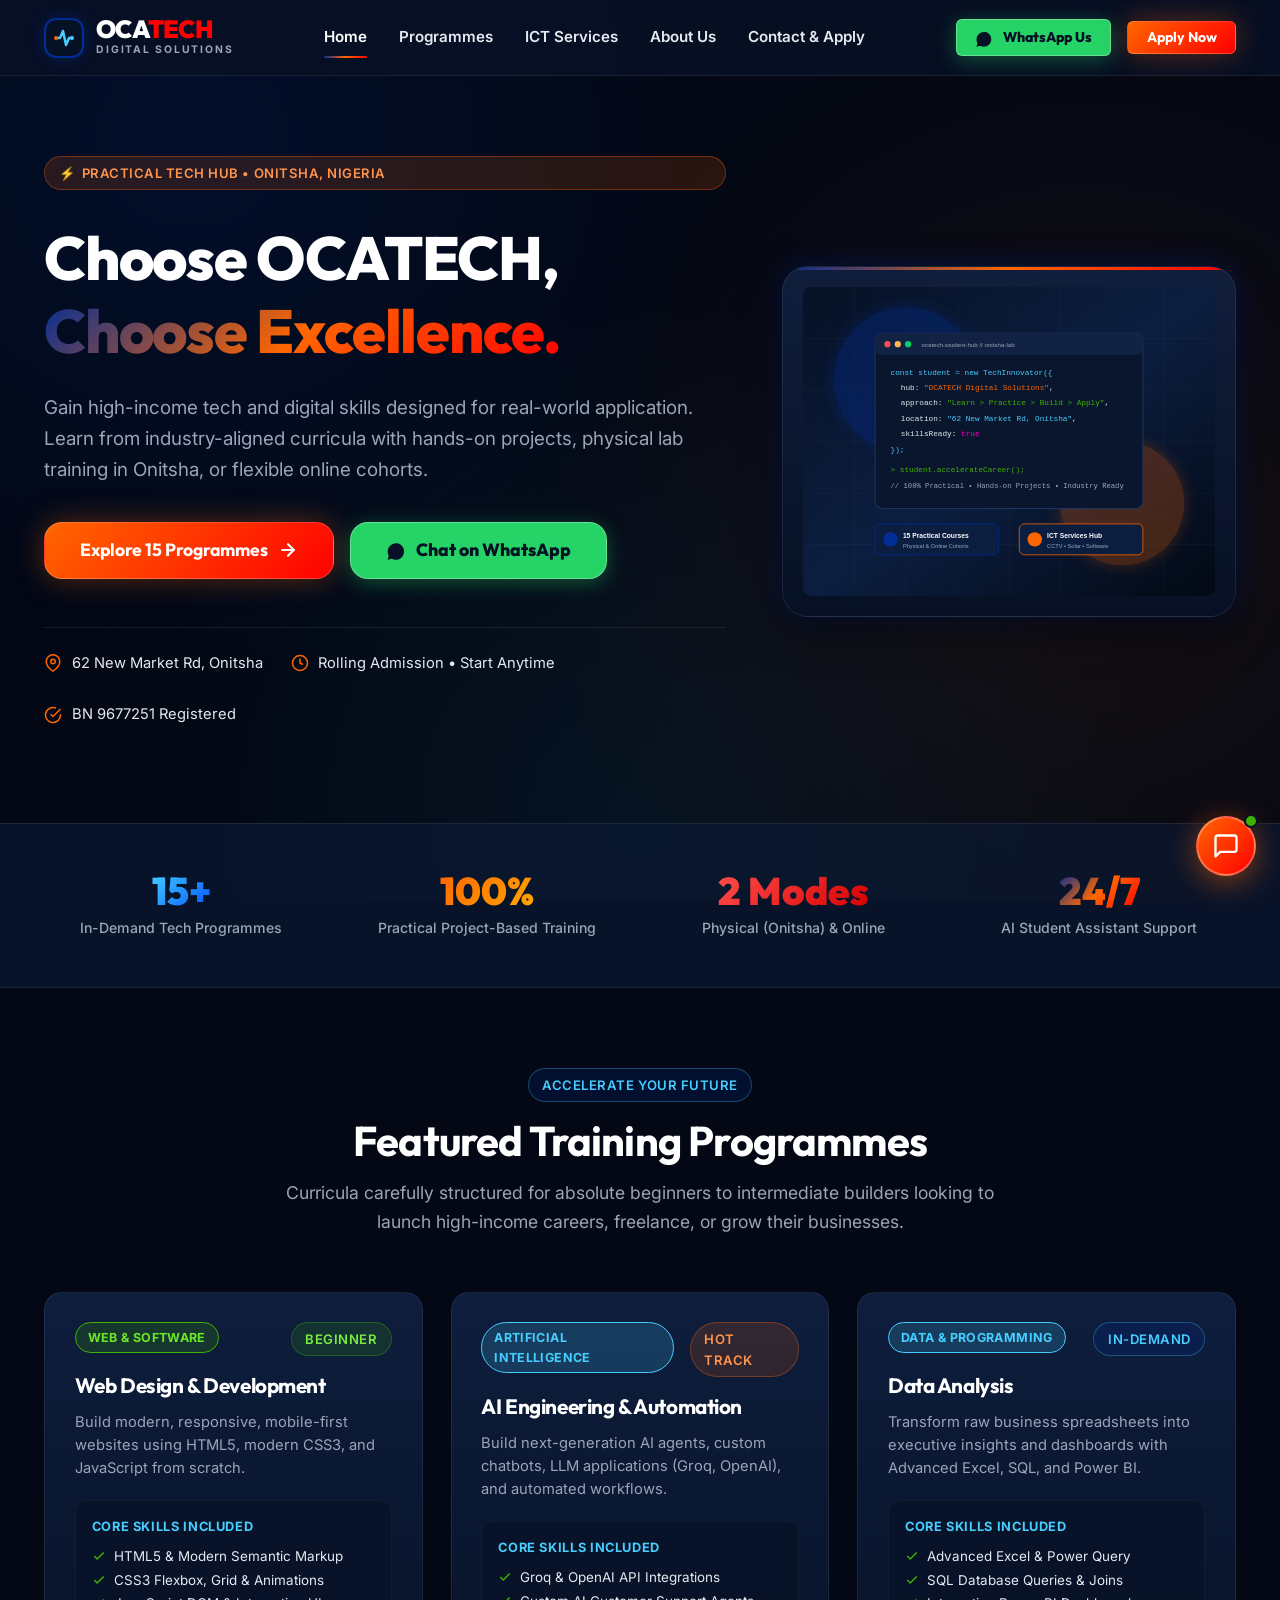
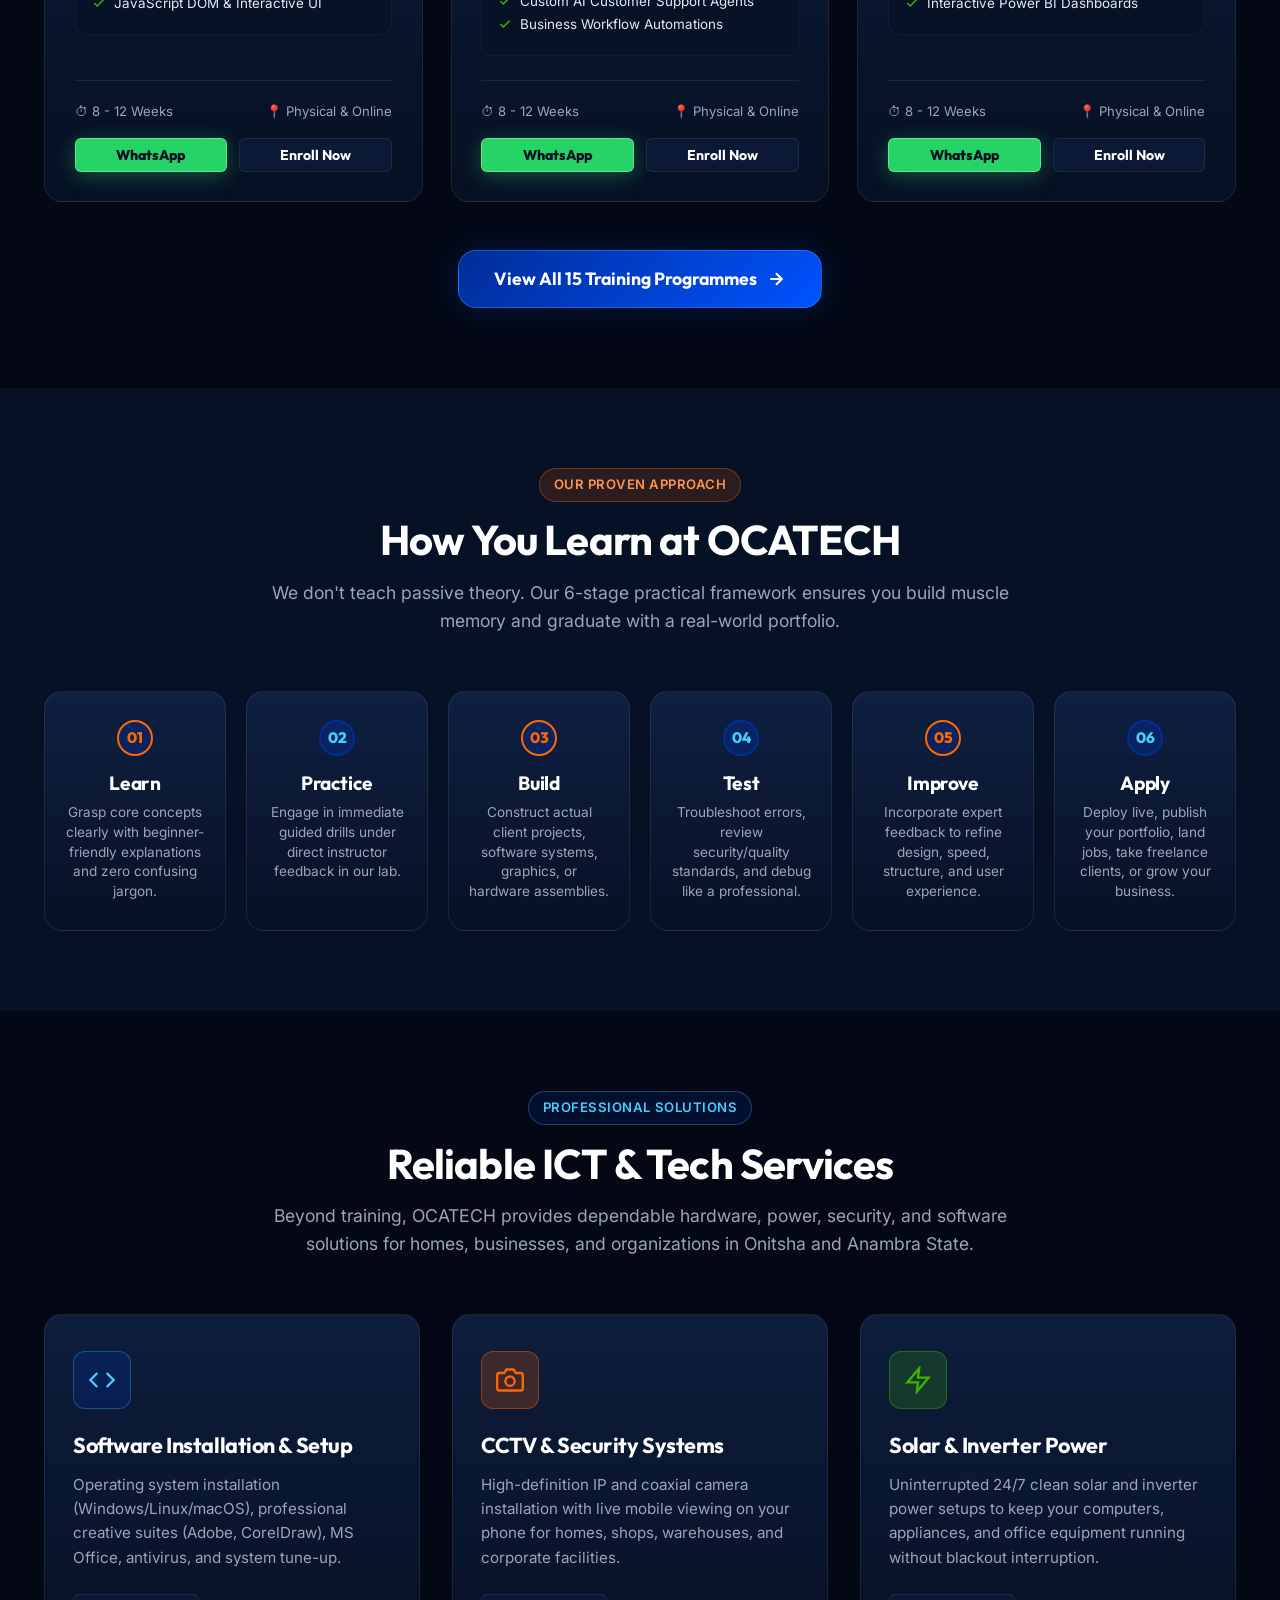
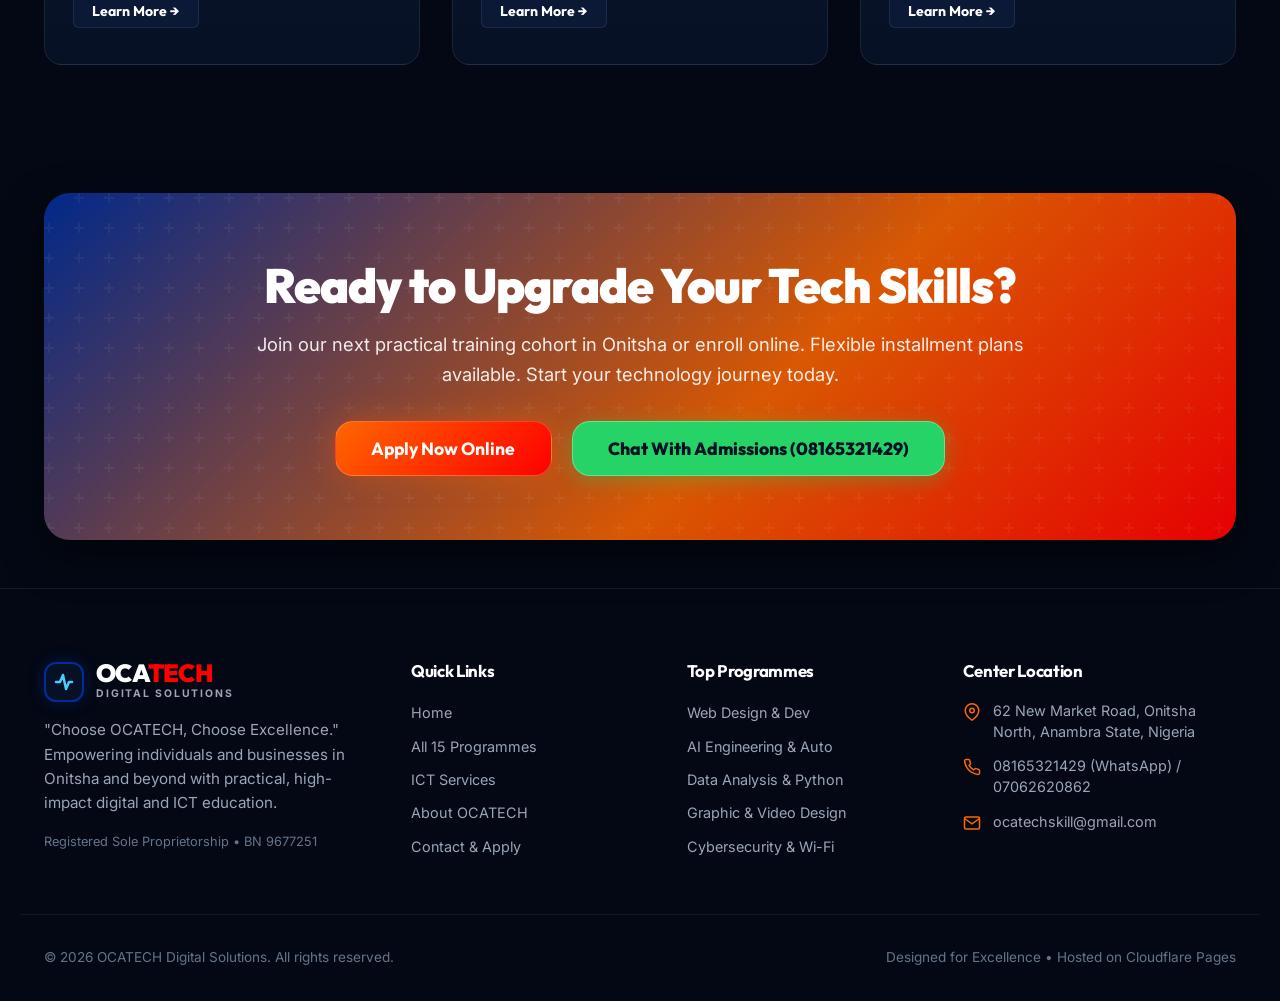
==== index.html @ f13547b1 "Initial commit: OCATECH Digital Solutions website with AI chatbot and Cloudflare Pages Functions" ====
<!DOCTYPE html>
<html lang="en">
<head>
  <meta charset="UTF-8">
  <meta name="viewport" content="width=device-width, initial-scale=1.0">
  <title>OCATECH Digital Solutions — ICT Hub & Training Center | Onitsha, Nigeria</title>
  <meta name="description" content="Master in-demand digital, programming, AI, and ICT skills in Onitsha, Nigeria. Practical, project-based training with physical and online classes at OCATECH Digital Solutions.">
  <meta name="keywords" content="ICT training Onitsha, computer training Anambra, web development, data analysis, python, graphic design, CCTV installation, solar installation, AI tools, OCATECH">
  <meta name="author" content="OCATECH Digital Solutions">
  <link rel="canonical" href="https://ocatech.pages.dev/">

  <!-- Open Graph / Social Meta -->
  <meta property="og:type" content="website">
  <meta property="og:url" content="https://ocatech.pages.dev/">
  <meta property="og:title" content="OCATECH Digital Solutions — Choose OCATECH, Choose Excellence">
  <meta property="og:description" content="Hands-on ICT training and practical tech solutions in Onitsha, Nigeria. Physical & online cohorts with rolling admission.">
  <meta property="og:image" content="assets/images/hero-placeholder.svg">

  <!-- Google Fonts: Inter & Outfit -->
  <link rel="preconnect" href="https://fonts.googleapis.com">
  <link rel="preconnect" href="https://fonts.gstatic.com" crossorigin>
  <link href="https://fonts.googleapis.com/css2?family=Inter:wght@400;500;600;700&family=Outfit:wght@600;700;800;900&display=swap" rel="stylesheet">

  <!-- Main Stylesheet -->
  <link rel="stylesheet" href="assets/css/styles.css">
</head>
<body>

  <!-- =========================================================================
       Site Header & Navigation
       ========================================================================= -->
  <header class="site-header">
    <div class="container navbar">
      <!-- Brand Logo -->
      <a href="index.html" class="brand-logo" id="headerBrandLogo" aria-label="OCATECH Digital Solutions Homepage">
        <div class="brand-logo-mark">
          <svg viewBox="0 0 24 24" fill="none" xmlns="http://www.w3.org/2000/svg">
            <path d="M4 12H8L11 5L14 19L17 12H20" stroke="#46CEFF" stroke-width="2.5" stroke-linecap="round" stroke-linejoin="round"/>
            <circle cx="4" cy="12" r="2" fill="#FF6600"/>
            <circle cx="20" cy="12" r="2" fill="#46CEFF"/>
          </svg>
        </div>
        <div class="brand-logo-text">
          <div class="brand-logo-title">OCA<span>TECH</span></div>
          <div class="brand-logo-sub">DIGITAL SOLUTIONS</div>
        </div>
      </a>

      <!-- Desktop Nav -->
      <nav class="nav-menu" aria-label="Primary Navigation">
        <a href="index.html" class="nav-link active">Home</a>
        <a href="programmes.html" class="nav-link">Programmes</a>
        <a href="services.html" class="nav-link">ICT Services</a>
        <a href="about.html" class="nav-link">About Us</a>
        <a href="contact.html" class="nav-link">Contact &amp; Apply</a>
      </nav>

      <!-- Header CTAs -->
      <div class="nav-cta-group">
        <a href="https://wa.me/2348165321429?text=Hello%20OCATECH,%20I%20want%20to%20inquire%20about%20your%20training%20programmes" target="_blank" rel="noopener noreferrer" class="btn btn-whatsapp btn-sm" id="navWhatsAppBtn" aria-label="Chat on WhatsApp">
          <svg width="18" height="18" viewBox="0 0 24 24" fill="currentColor"><path d="M12.031 6.172c-3.181 0-5.767 2.586-5.768 5.766-.001 1.298.38 2.27 1.019 3.287l-.582 2.128 2.182-.573c.978.58 1.911.928 3.145.929 3.178 0 5.767-2.587 5.768-5.766.001-3.187-2.575-5.771-5.764-5.771zm3.392 8.244c-.144.405-.837.774-1.17.824-.299.045-.677.063-1.092-.069-.252-.08-.575-.187-.988-.365-1.739-.751-2.874-2.502-2.961-2.617-.087-.116-.708-.94-.708-1.793s.448-1.273.607-1.446c.159-.173.346-.217.462-.217l.332.006c.106.005.249-.04.39.298.144.347.491 1.2.534 1.287.043.087.072.188.014.304-.058.116-.087.188-.173.289l-.26.304c-.087.086-.177.18-.076.354.101.174.449.741.964 1.201.662.591 1.221.774 1.394.86s.275.072.376-.043c.101-.116.433-.506.549-.68.116-.173.231-.145.39-.087s1.011.477 1.184.564.289.13.332.202c.045.072.045.419-.099.824zm-3.392-10.416c-5.523 0-10 4.477-10 10 0 1.767.458 3.427 1.26 4.873l-1.34 4.898 5.01-1.314c1.401.764 3.003 1.199 4.706 1.199 5.523 0 10-4.477 10-10 0-5.523-4.477-10-10-10z"/></svg>
          <span>WhatsApp Us</span>
        </a>
        <a href="contact.html" class="btn btn-primary btn-sm" id="navApplyBtn">Apply Now</a>
      </div>

      <!-- Mobile Hamburger -->
      <button class="mobile-toggle" id="mobileToggle" aria-label="Toggle navigation menu" aria-expanded="false">
        <span></span>
        <span></span>
        <span></span>
      </button>
    </div>
  </header>

  <!-- Mobile Drawer -->
  <div class="mobile-drawer" id="mobileDrawer" aria-label="Mobile Navigation Menu">
    <a href="index.html" class="mobile-nav-link active">Home <span>→</span></a>
    <a href="programmes.html" class="mobile-nav-link">Training Programmes <span>→</span></a>
    <a href="services.html" class="mobile-nav-link">ICT Services <span>→</span></a>
    <a href="about.html" class="mobile-nav-link">About OCATECH <span>→</span></a>
    <a href="contact.html" class="mobile-nav-link">Contact &amp; Apply <span>→</span></a>
    <div style="margin-top: auto; display: flex; flex-direction: column; gap: 1rem;">
      <a href="https://wa.me/2348165321429?text=Hello%20OCATECH,%20I%20want%20to%20inquire%20about%20classes" target="_blank" rel="noopener noreferrer" class="btn btn-whatsapp" style="width: 100%;">
        Chat on WhatsApp (08165321429)
      </a>
      <a href="contact.html" class="btn btn-primary" style="width: 100%;">Apply for Training</a>
    </div>
  </div>

  <main>
    <!-- =======================================================================
         Hero Section
         ======================================================================= -->
    <section class="hero" id="heroSection">
      <div class="container hero-grid">
        <div class="hero-content">
          <div class="badge badge-orange">
            <span>⚡</span> Practical Tech Hub • Onitsha, Nigeria
          </div>
          <h1 class="hero-title">
            Choose OCATECH,<br>
            <span class="text-gradient">Choose Excellence.</span>
          </h1>
          <p class="hero-desc">
            Gain high-income tech and digital skills designed for real-world application. Learn from industry-aligned curricula with hands-on projects, physical lab training in Onitsha, or flexible online cohorts.
          </p>
          <div class="hero-actions">
            <a href="programmes.html" class="btn btn-primary btn-lg" id="heroExploreBtn">
              Explore 15 Programmes
              <svg width="20" height="20" viewBox="0 0 24 24" fill="none" stroke="currentColor" stroke-width="2.5" stroke-linecap="round" stroke-linejoin="round"><line x1="5" y1="12" x2="19" y2="12"></line><polyline points="12 5 19 12 12 19"></polyline></svg>
            </a>
            <a href="https://wa.me/2348165321429?text=Hello%20OCATECH,%20I%20would%20like%20to%20ask%20about%20your%20training%20and%20enrollment%20options." target="_blank" rel="noopener noreferrer" class="btn btn-whatsapp btn-lg" id="heroWhatsAppBtn">
              <svg width="20" height="20" viewBox="0 0 24 24" fill="currentColor"><path d="M12.031 6.172c-3.181 0-5.767 2.586-5.768 5.766-.001 1.298.38 2.27 1.019 3.287l-.582 2.128 2.182-.573c.978.58 1.911.928 3.145.929 3.178 0 5.767-2.587 5.768-5.766.001-3.187-2.575-5.771-5.764-5.771zm3.392 8.244c-.144.405-.837.774-1.17.824-.299.045-.677.063-1.092-.069-.252-.08-.575-.187-.988-.365-1.739-.751-2.874-2.502-2.961-2.617-.087-.116-.708-.94-.708-1.793s.448-1.273.607-1.446c.159-.173.346-.217.462-.217l.332.006c.106.005.249-.04.39.298.144.347.491 1.2.534 1.287.043.087.072.188.014.304-.058.116-.087.188-.173.289l-.26.304c-.087.086-.177.18-.076.354.101.174.449.741.964 1.201.662.591 1.221.774 1.394.86s.275.072.376-.043c.101-.116.433-.506.549-.68.116-.173.231-.145.39-.087s1.011.477 1.184.564.289.13.332.202c.045.072.045.419-.099.824zm-3.392-10.416c-5.523 0-10 4.477-10 10 0 1.767.458 3.427 1.26 4.873l-1.34 4.898 5.01-1.314c1.401.764 3.003 1.199 4.706 1.199 5.523 0 10-4.477 10-10 0-5.523-4.477-10-10-10z"/></svg>
              Chat on WhatsApp
            </a>
          </div>
          <div class="hero-meta">
            <div class="hero-meta-item">
              <svg viewBox="0 0 24 24" fill="none" stroke="currentColor" stroke-width="2"><path d="M21 10c0 7-9 13-9 13s-9-6-9-13a9 9 0 0 1 18 0z"></path><circle cx="12" cy="10" r="3"></circle></svg>
              <span>62 New Market Rd, Onitsha</span>
            </div>
            <div class="hero-meta-item">
              <svg viewBox="0 0 24 24" fill="none" stroke="currentColor" stroke-width="2"><circle cx="12" cy="12" r="10"></circle><polyline points="12 6 12 12 16 14"></polyline></svg>
              <span>Rolling Admission • Start Anytime</span>
            </div>
            <div class="hero-meta-item">
              <svg viewBox="0 0 24 24" fill="none" stroke="currentColor" stroke-width="2"><path d="M22 11.08V12a10 10 0 1 1-5.93-9.14"></path><polyline points="22 4 12 14.01 9 11.01"></polyline></svg>
              <span>BN 9677251 Registered</span>
            </div>
          </div>
        </div>

        <div class="hero-visual">
          <div class="hero-card-frame">
            <!-- PLACEHOLDER: replace with real center photos when available -->
            <img src="assets/images/hero-placeholder.svg" alt="OCATECH Digital Solutions Training Environment" width="800" height="600" loading="eager">
          </div>
        </div>
      </div>
    </section>

    <!-- =======================================================================
         Stats Strip
         ======================================================================= -->
    <section class="stats-strip" aria-label="Key Highlights">
      <div class="container stats-grid">
        <div class="stat-card">
          <div class="stat-number text-gradient-blue">15+</div>
          <div class="stat-label">In-Demand Tech Programmes</div>
        </div>
        <div class="stat-card">
          <div class="stat-number text-gradient-orange">100%</div>
          <div class="stat-label">Practical Project-Based Training</div>
        </div>
        <div class="stat-card">
          <div class="stat-number text-gradient-red">2 Modes</div>
          <div class="stat-label">Physical (Onitsha) &amp; Online</div>
        </div>
        <div class="stat-card">
          <div class="stat-number text-gradient">24/7</div>
          <div class="stat-label">AI Student Assistant Support</div>
        </div>
      </div>
    </section>

    <!-- =======================================================================
         Featured Training Tracks Section
         ======================================================================= -->
    <section class="section" id="featuredProgrammes">
      <div class="container">
        <div class="section-header">
          <div class="badge">Accelerate Your Future</div>
          <h2>Featured Training Programmes</h2>
          <p>
            Curricula carefully structured for absolute beginners to intermediate builders looking to launch high-income careers, freelance, or grow their businesses.
          </p>
        </div>

        <div class="programmes-grid">
          <!-- Card 1: Web Design & Development -->
          <div class="programme-card">
            <div>
              <div class="programme-header">
                <span class="tag-badge" data-tag="green">Web &amp; Software</span>
                <span class="badge badge-green">Beginner</span>
              </div>
              <h3 class="programme-title">Web Design &amp; Development</h3>
              <p class="programme-desc">
                Build modern, responsive, mobile-first websites using HTML5, modern CSS3, and JavaScript from scratch.
              </p>
              <div class="programme-modules">
                <div class="programme-modules-title">Core Skills Included</div>
                <div class="module-item"><svg viewBox="0 0 24 24" fill="none" stroke="currentColor" stroke-width="2.5"><polyline points="20 6 9 17 4 12"></polyline></svg> HTML5 &amp; Modern Semantic Markup</div>
                <div class="module-item"><svg viewBox="0 0 24 24" fill="none" stroke="currentColor" stroke-width="2.5"><polyline points="20 6 9 17 4 12"></polyline></svg> CSS3 Flexbox, Grid &amp; Animations</div>
                <div class="module-item"><svg viewBox="0 0 24 24" fill="none" stroke="currentColor" stroke-width="2.5"><polyline points="20 6 9 17 4 12"></polyline></svg> JavaScript DOM &amp; Interactive UI</div>
              </div>
            </div>
            <div class="programme-footer">
              <div class="programme-meta">
                <span>⏱ 8 - 12 Weeks</span>
                <span>📍 Physical &amp; Online</span>
              </div>
              <div class="programme-actions">
                <a href="https://wa.me/2348165321429?text=Hello%20OCATECH,%20I%20am%20interested%20in%20Web%20Design%20and%20Development." target="_blank" rel="noopener noreferrer" class="btn btn-whatsapp btn-sm">WhatsApp</a>
                <a href="contact.html?track=web-design-development" class="btn btn-outline btn-sm">Enroll Now</a>
              </div>
            </div>
          </div>

          <!-- Card 2: AI Engineering & Automation -->
          <div class="programme-card">
            <div>
              <div class="programme-header">
                <span class="tag-badge" data-tag="cyan">Artificial Intelligence</span>
                <span class="badge badge-orange">Hot Track</span>
              </div>
              <h3 class="programme-title">AI Engineering &amp; Automation</h3>
              <p class="programme-desc">
                Build next-generation AI agents, custom chatbots, LLM applications (Groq, OpenAI), and automated workflows.
              </p>
              <div class="programme-modules">
                <div class="programme-modules-title">Core Skills Included</div>
                <div class="module-item"><svg viewBox="0 0 24 24" fill="none" stroke="currentColor" stroke-width="2.5"><polyline points="20 6 9 17 4 12"></polyline></svg> Groq &amp; OpenAI API Integrations</div>
                <div class="module-item"><svg viewBox="0 0 24 24" fill="none" stroke="currentColor" stroke-width="2.5"><polyline points="20 6 9 17 4 12"></polyline></svg> Custom AI Customer Support Agents</div>
                <div class="module-item"><svg viewBox="0 0 24 24" fill="none" stroke="currentColor" stroke-width="2.5"><polyline points="20 6 9 17 4 12"></polyline></svg> Business Workflow Automations</div>
              </div>
            </div>
            <div class="programme-footer">
              <div class="programme-meta">
                <span>⏱ 8 - 12 Weeks</span>
                <span>📍 Physical &amp; Online</span>
              </div>
              <div class="programme-actions">
                <a href="https://wa.me/2348165321429?text=Hello%20OCATECH,%20I%20am%20interested%20in%20AI%20Engineering%20and%20Automation." target="_blank" rel="noopener noreferrer" class="btn btn-whatsapp btn-sm">WhatsApp</a>
                <a href="contact.html?track=ai-engineering-automation" class="btn btn-outline btn-sm">Enroll Now</a>
              </div>
            </div>
          </div>

          <!-- Card 3: Data Analysis -->
          <div class="programme-card">
            <div>
              <div class="programme-header">
                <span class="tag-badge" data-tag="cyan">Data &amp; Programming</span>
                <span class="badge">In-Demand</span>
              </div>
              <h3 class="programme-title">Data Analysis</h3>
              <p class="programme-desc">
                Transform raw business spreadsheets into executive insights and dashboards with Advanced Excel, SQL, and Power BI.
              </p>
              <div class="programme-modules">
                <div class="programme-modules-title">Core Skills Included</div>
                <div class="module-item"><svg viewBox="0 0 24 24" fill="none" stroke="currentColor" stroke-width="2.5"><polyline points="20 6 9 17 4 12"></polyline></svg> Advanced Excel &amp; Power Query</div>
                <div class="module-item"><svg viewBox="0 0 24 24" fill="none" stroke="currentColor" stroke-width="2.5"><polyline points="20 6 9 17 4 12"></polyline></svg> SQL Database Queries &amp; Joins</div>
                <div class="module-item"><svg viewBox="0 0 24 24" fill="none" stroke="currentColor" stroke-width="2.5"><polyline points="20 6 9 17 4 12"></polyline></svg> Interactive Power BI Dashboards</div>
              </div>
            </div>
            <div class="programme-footer">
              <div class="programme-meta">
                <span>⏱ 8 - 12 Weeks</span>
                <span>📍 Physical &amp; Online</span>
              </div>
              <div class="programme-actions">
                <a href="https://wa.me/2348165321429?text=Hello%20OCATECH,%20I%20am%20interested%20in%20Data%20Analysis." target="_blank" rel="noopener noreferrer" class="btn btn-whatsapp btn-sm">WhatsApp</a>
                <a href="contact.html?track=data-analysis" class="btn btn-outline btn-sm">Enroll Now</a>
              </div>
            </div>
          </div>
        </div>

        <div style="text-align: center; margin-top: 3rem;">
          <a href="programmes.html" class="btn btn-blue btn-lg">
            View All 15 Training Programmes
            <svg width="20" height="20" viewBox="0 0 24 24" fill="none" stroke="currentColor" stroke-width="2.5"><line x1="5" y1="12" x2="19" y2="12"></line><polyline points="12 5 19 12 12 19"></polyline></svg>
          </a>
        </div>
      </div>
    </section>

    <!-- =======================================================================
         The 6-Step Practical Training Methodology
         ======================================================================= -->
    <section class="section bg-navy" id="methodologySection">
      <div class="container">
        <div class="section-header">
          <div class="badge badge-orange">Our Proven Approach</div>
          <h2>How You Learn at OCATECH</h2>
          <p>
            We don't teach passive theory. Our 6-stage practical framework ensures you build muscle memory and graduate with a real-world portfolio.
          </p>
        </div>

        <div class="methodology-grid">
          <div class="method-card">
            <div class="method-step">01</div>
            <h3 class="method-title">Learn</h3>
            <p class="method-desc">Grasp core concepts clearly with beginner-friendly explanations and zero confusing jargon.</p>
          </div>
          <div class="method-card">
            <div class="method-step">02</div>
            <h3 class="method-title">Practice</h3>
            <p class="method-desc">Engage in immediate guided drills under direct instructor feedback in our lab.</p>
          </div>
          <div class="method-card">
            <div class="method-step">03</div>
            <h3 class="method-title">Build</h3>
            <p class="method-desc">Construct actual client projects, software systems, graphics, or hardware assemblies.</p>
          </div>
          <div class="method-card">
            <div class="method-step">04</div>
            <h3 class="method-title">Test</h3>
            <p class="method-desc">Troubleshoot errors, review security/quality standards, and debug like a professional.</p>
          </div>
          <div class="method-card">
            <div class="method-step">05</div>
            <h3 class="method-title">Improve</h3>
            <p class="method-desc">Incorporate expert feedback to refine design, speed, structure, and user experience.</p>
          </div>
          <div class="method-card">
            <div class="method-step">06</div>
            <h3 class="method-title">Apply</h3>
            <p class="method-desc">Deploy live, publish your portfolio, land jobs, take freelance clients, or grow your business.</p>
          </div>
        </div>
      </div>
    </section>

    <!-- =======================================================================
         ICT Services Overview
         ======================================================================= -->
    <section class="section" id="servicesTeaser">
      <div class="container">
        <div class="section-header">
          <div class="badge">Professional Solutions</div>
          <h2>Reliable ICT &amp; Tech Services</h2>
          <p>
            Beyond training, OCATECH provides dependable hardware, power, security, and software solutions for homes, businesses, and organizations in Onitsha and Anambra State.
          </p>
        </div>

        <div class="services-grid">
          <!-- Service 1: Software -->
          <div class="service-card">
            <div class="service-icon-box">
              <svg viewBox="0 0 24 24" fill="none" stroke="currentColor" stroke-width="2"><polyline points="16 18 22 12 16 6"></polyline><polyline points="8 6 2 12 8 18"></polyline></svg>
            </div>
            <h3 class="service-title">Software Installation &amp; Setup</h3>
            <p class="service-desc">
              Operating system installation (Windows/Linux/macOS), professional creative suites (Adobe, CorelDraw), MS Office, antivirus, and system tune-up.
            </p>
            <div class="service-action">
              <a href="services.html#software" class="btn btn-outline btn-sm">Learn More →</a>
            </div>
          </div>

          <!-- Service 2: CCTV -->
          <div class="service-card">
            <div class="service-icon-box">
              <svg viewBox="0 0 24 24" fill="none" stroke="currentColor" stroke-width="2"><path d="M23 19a2 2 0 0 1-2 2H3a2 2 0 0 1-2-2V8a2 2 0 0 1 2-2h4l2-3h6l2 3h4a2 2 0 0 1 2 2z"></path><circle cx="12" cy="13" r="4"></circle></svg>
            </div>
            <h3 class="service-title">CCTV &amp; Security Systems</h3>
            <p class="service-desc">
              High-definition IP and coaxial camera installation with live mobile viewing on your phone for homes, shops, warehouses, and corporate facilities.
            </p>
            <div class="service-action">
              <a href="services.html#cctv" class="btn btn-outline btn-sm">Learn More →</a>
            </div>
          </div>

          <!-- Service 3: Solar & Inverter -->
          <div class="service-card">
            <div class="service-icon-box">
              <svg viewBox="0 0 24 24" fill="none" stroke="currentColor" stroke-width="2"><polygon points="13 2 3 14 12 14 11 22 21 10 12 10 13 2"></polygon></svg>
            </div>
            <h3 class="service-title">Solar &amp; Inverter Power</h3>
            <p class="service-desc">
              Uninterrupted 24/7 clean solar and inverter power setups to keep your computers, appliances, and office equipment running without blackout interruption.
            </p>
            <div class="service-action">
              <a href="services.html#solar" class="btn btn-outline btn-sm">Learn More →</a>
            </div>
          </div>
        </div>
      </div>
    </section>

    <!-- =======================================================================
         Call to Action Banner
         ======================================================================= -->
    <section class="section-sm">
      <div class="container">
        <div class="cta-banner">
          <div class="cta-content">
            <h2 class="cta-title">Ready to Upgrade Your Tech Skills?</h2>
            <p class="cta-desc">
              Join our next practical training cohort in Onitsha or enroll online. Flexible installment plans available. Start your technology journey today.
            </p>
            <div class="cta-actions">
              <a href="contact.html" class="btn btn-primary btn-lg" id="ctaApplyBtn">Apply Now Online</a>
              <a href="https://wa.me/2348165321429?text=Hello%20OCATECH,%20I%20want%20to%20register%20for%20training." target="_blank" rel="noopener noreferrer" class="btn btn-whatsapp btn-lg" id="ctaWhatsAppBtn">
                Chat With Admissions (08165321429)
              </a>
            </div>
          </div>
        </div>
      </div>
    </section>
  </main>

  <!-- =========================================================================
       Site Footer
       ========================================================================= -->
  <footer class="site-footer">
    <div class="container footer-grid">
      <div class="footer-brand">
        <a href="index.html" class="brand-logo" aria-label="OCATECH Digital Solutions">
          <div class="brand-logo-mark">
            <svg viewBox="0 0 24 24" fill="none"><path d="M4 12H8L11 5L14 19L17 12H20" stroke="#46CEFF" stroke-width="2.5" stroke-linecap="round" stroke-linejoin="round"/></svg>
          </div>
          <div class="brand-logo-text">
            <div class="brand-logo-title">OCA<span>TECH</span></div>
            <div class="brand-logo-sub">DIGITAL SOLUTIONS</div>
          </div>
        </a>
        <p class="footer-tagline">
          "Choose OCATECH, Choose Excellence."<br>
          Empowering individuals and businesses in Onitsha and beyond with practical, high-impact digital and ICT education.
        </p>
        <div style="font-size: 0.8rem; color: var(--color-text-dim);">
          Registered Sole Proprietorship • BN 9677251
        </div>
      </div>

      <div>
        <h4 class="footer-heading">Quick Links</h4>
        <div class="footer-links">
          <a href="index.html" class="footer-link">Home</a>
          <a href="programmes.html" class="footer-link">All 15 Programmes</a>
          <a href="services.html" class="footer-link">ICT Services</a>
          <a href="about.html" class="footer-link">About OCATECH</a>
          <a href="contact.html" class="footer-link">Contact &amp; Apply</a>
        </div>
      </div>

      <div>
        <h4 class="footer-heading">Top Programmes</h4>
        <div class="footer-links">
          <a href="programmes.html?cat=web-development" class="footer-link">Web Design &amp; Dev</a>
          <a href="programmes.html?cat=artificial-intelligence" class="footer-link">AI Engineering &amp; Auto</a>
          <a href="programmes.html?cat=data-programming" class="footer-link">Data Analysis &amp; Python</a>
          <a href="programmes.html?cat=creative-media" class="footer-link">Graphic &amp; Video Design</a>
          <a href="programmes.html?cat=networking-security" class="footer-link">Cybersecurity &amp; Wi-Fi</a>
        </div>
      </div>

      <div>
        <h4 class="footer-heading">Center Location</h4>
        <div class="footer-contact-item">
          <svg viewBox="0 0 24 24" fill="none" stroke="currentColor" stroke-width="2"><path d="M21 10c0 7-9 13-9 13s-9-6-9-13a9 9 0 0 1 18 0z"></path><circle cx="12" cy="10" r="3"></circle></svg>
          <div>62 New Market Road, Onitsha North, Anambra State, Nigeria</div>
        </div>
        <div class="footer-contact-item">
          <svg viewBox="0 0 24 24" fill="none" stroke="currentColor" stroke-width="2"><path d="M22 16.92v3a2 2 0 0 1-2.18 2 19.79 19.79 0 0 1-8.63-3.07 19.5 19.5 0 0 1-6-6 19.79 19.79 0 0 1-3.07-8.67A2 2 0 0 1 4.11 2h3a2 2 0 0 1 2 1.72 12.84 12.84 0 0 0 .7 2.81 2 2 0 0 1-.45 2.11L8.09 9.91a16 16 0 0 0 6 6l1.27-1.27a2 2 0 0 1 2.11-.45 12.84 12.84 0 0 0 2.81.7A2 2 0 0 1 22 16.92z"></path></svg>
          <div>08165321429 (WhatsApp) / 07062620862</div>
        </div>
        <div class="footer-contact-item">
          <svg viewBox="0 0 24 24" fill="none" stroke="currentColor" stroke-width="2"><path d="M4 4h16c1.1 0 2 .9 2 2v12c0 1.1-.9 2-2 2H4c-1.1 0-2-.9-2-2V6c0-1.1.9-2 2-2z"></path><polyline points="22,6 12,13 2,6"></polyline></svg>
          <div>ocatechskill@gmail.com</div>
        </div>
      </div>
    </div>

    <div class="container footer-bottom">
      <div>&copy; 2026 OCATECH Digital Solutions. All rights reserved.</div>
      <div>Designed for Excellence • Hosted on Cloudflare Pages</div>
    </div>
  </footer>

  <!-- =========================================================================
       Floating AI Chatbot Widget (Present on all pages)
       ========================================================================= -->
  <button class="chat-launcher" id="chatLauncher" aria-label="Open AI Assistant" aria-expanded="false">
    <div class="chat-launcher-badge" title="AI Assistant Online"></div>
    <svg width="28" height="28" viewBox="0 0 24 24" fill="none" stroke="currentColor" stroke-width="2" stroke-linecap="round" stroke-linejoin="round">
      <path d="M21 15a2 2 0 0 1-2 2H7l-4 4V5a2 2 0 0 1 2-2h14a2 2 0 0 1 2 2z"></path>
    </svg>
  </button>

  <div class="chat-window" id="chatWindow" role="dialog" aria-modal="true" aria-label="OCATECH AI Assistant">
    <div class="chat-header">
      <div class="chat-bot-info">
        <div class="chat-avatar">
          <svg viewBox="0 0 24 24" fill="none" stroke="currentColor" stroke-width="2"><path d="M12 2a2 2 0 0 1 2 2v2a2 2 0 0 1-2 2 2 2 0 0 1-2-2V4a2 2 0 0 1 2-2z"></path><rect x="4" y="8" width="16" height="12" rx="2"></rect><circle cx="9" cy="13" r="1.5" fill="currentColor"></circle><circle cx="15" cy="13" r="1.5" fill="currentColor"></circle></svg>
        </div>
        <div>
          <div class="chat-bot-title">OCATECH AI Assistant</div>
          <div class="chat-bot-status"><span class="status-dot"></span> Powered by Groq • Online</div>
        </div>
      </div>
      <button class="chat-close-btn" id="chatCloseBtn" aria-label="Close chat window">
        <svg width="20" height="20" viewBox="0 0 24 24" fill="none" stroke="currentColor" stroke-width="2.5"><line x1="18" y1="6" x2="6" y2="18"></line><line x1="6" y1="6" x2="18" y2="18"></line></svg>
      </button>
    </div>

    <div class="chat-messages" id="chatMessages" aria-live="polite">
      <!-- Messages rendered dynamically via chatbot.js -->
    </div>

    <form class="chat-input-box" id="chatForm">
      <input type="text" class="chat-input" id="chatInput" placeholder="Ask about courses, location, schedule..." aria-label="Type your question" autocomplete="off">
      <button type="submit" class="chat-send-btn" id="chatSendBtn" aria-label="Send message">
        <svg width="18" height="18" viewBox="0 0 24 24" fill="none" stroke="currentColor" stroke-width="2.5"><line x1="22" y1="2" x2="11" y2="13"></line><polygon points="22 2 15 22 11 13 2 9 22 2"></polygon></svg>
      </button>
    </form>
  </div>

  <!-- JavaScript Scripts -->
  <script src="assets/js/main.js"></script>
  <script src="assets/js/chatbot.js"></script>
</body>
</html>
---- assets/css/styles.css ----
/* ==========================================================================
   OCATECH DIGITAL SOLUTIONS — MASTER STYLESHEET
   Design System, CSS Custom Properties & Component Styles
   ========================================================================== */

/* --------------------------------------------------------------------------
   1. CSS Custom Properties (Variables)
   -------------------------------------------------------------------------- */
:root {
  /* Primary Brand Colors (Extracted from Billboard) */
  --color-navy: #071125;          /* Near-black navy — Primary Dark UI background */
  --color-navy-dark: #030814;     /* Deep navy background for body / footer */
  --color-navy-card: #0c1b38;     /* Card surface navy */
  --color-navy-light: #13274e;    /* Elevated surface navy */
  --color-navy-surface: #1a3466;  /* Hover / border highlight navy */
  
  --color-blue: #012D96;          /* Logo blue — secondary brand color */
  --color-blue-bright: #0055FF;   /* Vibrant blue accent */
  --color-red: #FF0000;           /* Brand accent red — from "TECH" wordmark */
  --color-orange: #FF6600;        /* Brand accent orange — from logo mark */
  --color-green: #3FB200;         /* Success green / WhatsApp color */
  --color-whatsapp: #25D366;      /* Official WhatsApp Green */

  /* Category Tag Colors (For Programme Category Badges) */
  --tag-slate-blue: #3D5C99;
  --tag-cyan: #46CEFF;
  --tag-magenta: #FE00C9;
  --tag-green: #3FB200;
  --tag-orange: #FF6600;

  /* Neutrals */
  --color-white: #FFFFFF;
  --color-light-gray: #E5E9F0;
  --color-text-muted: #9AA5B8;
  --color-text-dim: #64748B;
  --color-border: rgba(255, 255, 255, 0.08);
  --color-border-hover: rgba(70, 206, 255, 0.35);

  /* Gradients */
  --gradient-brand: linear-gradient(135deg, #012D96 0%, #FF6600 50%, #FF0000 100%);
  --gradient-cta: linear-gradient(135deg, #FF6600 0%, #FF0000 100%);
  --gradient-blue: linear-gradient(135deg, #012D96 0%, #0052FF 100%);
  --gradient-card: linear-gradient(180deg, rgba(19, 39, 78, 0.7) 0%, rgba(7, 17, 37, 0.95) 100%);
  --gradient-glow: radial-gradient(circle at top right, rgba(1, 45, 150, 0.25) 0%, transparent 65%);

  /* Typography */
  --font-heading: 'Outfit', 'Inter', -apple-system, BlinkMacSystemFont, 'Segoe UI', Roboto, sans-serif;
  --font-body: 'Inter', -apple-system, BlinkMacSystemFont, 'Segoe UI', Roboto, sans-serif;
  --font-mono: 'JetBrains Mono', 'Fira Code', Consolas, monospace;

  /* Radii */
  --radius-sm: 6px;
  --radius-md: 12px;
  --radius-lg: 18px;
  --radius-xl: 26px;
  --radius-full: 9999px;

  /* Shadows */
  --shadow-sm: 0 2px 8px rgba(0, 0, 0, 0.3);
  --shadow-md: 0 8px 24px rgba(0, 0, 0, 0.4);
  --shadow-lg: 0 16px 40px rgba(0, 0, 0, 0.5);
  --shadow-glow-blue: 0 0 30px rgba(1, 45, 150, 0.4);
  --shadow-glow-red: 0 0 30px rgba(255, 0, 0, 0.35);
  --shadow-glow-orange: 0 0 30px rgba(255, 102, 0, 0.35);
  --shadow-glow-cyan: 0 0 30px rgba(70, 206, 255, 0.3);

  /* Transitions */
  --transition-fast: 0.15s ease;
  --transition-normal: 0.25s cubic-bezier(0.16, 1, 0.3, 1);
  --transition-slow: 0.4s cubic-bezier(0.16, 1, 0.3, 1);

  /* Layout */
  --container-max: 1240px;
  --nav-height: 76px;
}

/* --------------------------------------------------------------------------
   2. Reset & Global Base Styles
   -------------------------------------------------------------------------- */
*, *::before, *::after {
  box-sizing: border-box;
  margin: 0;
  padding: 0;
}

html {
  font-size: 16px;
  scroll-behavior: smooth;
  -webkit-text-size-adjust: 100%;
}

body {
  font-family: var(--font-body);
  background-color: var(--color-navy-dark);
  color: var(--color-light-gray);
  line-height: 1.6;
  min-height: 100vh;
  display: flex;
  flex-direction: column;
  overflow-x: hidden;
  position: relative;
  -webkit-font-smoothing: antialiased;
  -moz-osx-font-smoothing: grayscale;
}

body::before {
  content: '';
  position: fixed;
  top: 0;
  left: 0;
  right: 0;
  bottom: 0;
  background: 
    radial-gradient(circle at 15% 15%, rgba(1, 45, 150, 0.18) 0%, transparent 40%),
    radial-gradient(circle at 85% 60%, rgba(255, 102, 0, 0.08) 0%, transparent 45%),
    radial-gradient(circle at 50% 90%, rgba(70, 206, 255, 0.06) 0%, transparent 50%);
  pointer-events: none;
  z-index: -1;
}

img, svg, video {
  max-width: 100%;
  height: auto;
  display: block;
}

a {
  color: inherit;
  text-decoration: none;
  transition: color var(--transition-fast);
}

button, input, select, textarea {
  font: inherit;
  color: inherit;
  border: none;
  background: none;
}

button {
  cursor: pointer;
}

ul, ol {
  list-style: none;
}

/* Typography Hierarchy */
h1, h2, h3, h4, h5, h6 {
  font-family: var(--font-heading);
  color: var(--color-white);
  line-height: 1.2;
  font-weight: 700;
  letter-spacing: -0.02em;
}

h1 {
  font-size: clamp(2.2rem, 5vw, 3.8rem);
  font-weight: 800;
}

h2 {
  font-size: clamp(1.8rem, 3.8vw, 2.6rem);
}

h3 {
  font-size: clamp(1.3rem, 2.4vw, 1.7rem);
}

h4 {
  font-size: 1.15rem;
}

p {
  color: var(--color-text-muted);
  font-size: 1.025rem;
}

strong {
  color: var(--color-white);
  font-weight: 600;
}

/* --------------------------------------------------------------------------
   3. Utility Classes & Layout Containers
   -------------------------------------------------------------------------- */
.container {
  width: 100%;
  max-width: var(--container-max);
  margin-left: auto;
  margin-right: auto;
  padding-left: 1.5rem;
  padding-right: 1.5rem;
}

.section {
  padding: 5rem 0;
  position: relative;
}

.section-sm {
  padding: 3rem 0;
}

.section-lg {
  padding: 6.5rem 0;
}

.section-header {
  text-align: center;
  max-width: 760px;
  margin: 0 auto 3.5rem auto;
}

.section-header .badge {
  margin-bottom: 0.85rem;
}

.section-header p {
  margin-top: 0.85rem;
  font-size: 1.1rem;
}

.text-center { text-align: center; }
.text-left { text-align: left; }
.text-right { text-align: right; }

.text-gradient {
  background: var(--gradient-brand);
  -webkit-background-clip: text;
  -webkit-text-fill-color: transparent;
  display: inline-block;
}

.text-gradient-orange {
  background: linear-gradient(135deg, #FF6600 0%, #FFA800 100%);
  -webkit-background-clip: text;
  -webkit-text-fill-color: transparent;
  display: inline-block;
}

.text-gradient-blue {
  background: linear-gradient(135deg, #46CEFF 0%, #0055FF 100%);
  -webkit-background-clip: text;
  -webkit-text-fill-color: transparent;
  display: inline-block;
}

.text-gradient-red {
  background: linear-gradient(135deg, #FF4D4D 0%, #D60000 100%);
  -webkit-background-clip: text;
  -webkit-text-fill-color: transparent;
  display: inline-block;
}

.bg-navy { background-color: var(--color-navy); }
.bg-navy-dark { background-color: var(--color-navy-dark); }
.bg-navy-card { background-color: var(--color-navy-card); }

/* Badges & Category Tags */
.badge {
  display: inline-flex;
  align-items: center;
  gap: 0.4rem;
  padding: 0.35rem 0.85rem;
  border-radius: var(--radius-full);
  font-size: 0.82rem;
  font-weight: 600;
  letter-spacing: 0.04em;
  text-transform: uppercase;
  background: rgba(1, 45, 150, 0.2);
  color: var(--tag-cyan);
  border: 1px solid rgba(70, 206, 255, 0.3);
}

.badge-orange {
  background: rgba(255, 102, 0, 0.15);
  color: #FF944D;
  border-color: rgba(255, 102, 0, 0.35);
}

.badge-red {
  background: rgba(255, 0, 0, 0.15);
  color: #FF6666;
  border-color: rgba(255, 0, 0, 0.35);
}

.badge-green {
  background: rgba(63, 178, 0, 0.15);
  color: #7BEA43;
  border-color: rgba(63, 178, 0, 0.35);
}

/* Category Specific Tag Badges */
.tag-badge {
  display: inline-flex;
  align-items: center;
  gap: 0.35rem;
  padding: 0.28rem 0.75rem;
  border-radius: var(--radius-full);
  font-size: 0.78rem;
  font-weight: 700;
  text-transform: uppercase;
  letter-spacing: 0.03em;
}

.tag-badge[data-tag="slate-blue"] {
  background: rgba(61, 92, 153, 0.2);
  color: #8CA9E6;
  border: 1px solid var(--tag-slate-blue);
}

.tag-badge[data-tag="cyan"] {
  background: rgba(70, 206, 255, 0.18);
  color: var(--tag-cyan);
  border: 1px solid var(--tag-cyan);
}

.tag-badge[data-tag="magenta"] {
  background: rgba(254, 0, 201, 0.18);
  color: #FF68E1;
  border: 1px solid var(--tag-magenta);
}

.tag-badge[data-tag="green"] {
  background: rgba(63, 178, 0, 0.18);
  color: #6BE825;
  border: 1px solid var(--tag-green);
}

.tag-badge[data-tag="orange"] {
  background: rgba(255, 102, 0, 0.18);
  color: #FFA366;
  border: 1px solid var(--color-orange);
}

/* --------------------------------------------------------------------------
   4. Buttons & Interactive Elements
   -------------------------------------------------------------------------- */
.btn {
  display: inline-flex;
  align-items: center;
  justify-content: center;
  gap: 0.6rem;
  padding: 0.85rem 1.75rem;
  border-radius: var(--radius-md);
  font-family: var(--font-heading);
  font-size: 0.98rem;
  font-weight: 700;
  line-height: 1;
  text-align: center;
  transition: transform var(--transition-fast), box-shadow var(--transition-fast), background var(--transition-fast), border-color var(--transition-fast);
  white-space: nowrap;
}

.btn:active {
  transform: scale(0.98);
}

.btn-primary {
  background: var(--gradient-cta);
  color: var(--color-white);
  box-shadow: var(--shadow-glow-orange);
  border: 1px solid rgba(255, 255, 255, 0.2);
}

.btn-primary:hover {
  box-shadow: 0 0 35px rgba(255, 102, 0, 0.6);
  transform: translateY(-2px);
  color: var(--color-white);
}

.btn-blue {
  background: var(--gradient-blue);
  color: var(--color-white);
  box-shadow: var(--shadow-glow-blue);
  border: 1px solid rgba(70, 206, 255, 0.3);
}

.btn-blue:hover {
  box-shadow: 0 0 35px rgba(0, 85, 255, 0.6);
  transform: translateY(-2px);
}

.btn-whatsapp {
  background-color: var(--color-whatsapp);
  color: #071125;
  font-weight: 800;
  box-shadow: 0 4px 20px rgba(37, 211, 102, 0.35);
  border: 1px solid rgba(255, 255, 255, 0.3);
}

.btn-whatsapp:hover {
  background-color: #2ee06e;
  box-shadow: 0 6px 30px rgba(37, 211, 102, 0.55);
  transform: translateY(-2px);
  color: #071125;
}

.btn-outline {
  background: rgba(19, 39, 78, 0.4);
  color: var(--color-white);
  border: 1px solid var(--color-border);
  backdrop-filter: blur(10px);
}

.btn-outline:hover {
  background: rgba(19, 39, 78, 0.8);
  border-color: var(--color-border-hover);
  color: var(--tag-cyan);
  transform: translateY(-2px);
}

.btn-sm {
  padding: 0.55rem 1.15rem;
  font-size: 0.88rem;
  border-radius: var(--radius-sm);
}

.btn-lg {
  padding: 1.1rem 2.2rem;
  font-size: 1.1rem;
  border-radius: var(--radius-lg);
}

.btn-icon {
  width: 44px;
  height: 44px;
  padding: 0;
  border-radius: var(--radius-md);
}

/* --------------------------------------------------------------------------
   5. Header & Navigation
   -------------------------------------------------------------------------- */
.site-header {
  position: sticky;
  top: 0;
  width: 100%;
  height: var(--nav-height);
  background: rgba(7, 17, 37, 0.88);
  backdrop-filter: blur(16px);
  -webkit-backdrop-filter: blur(16px);
  border-bottom: 1px solid var(--color-border);
  z-index: 1000;
  transition: background var(--transition-normal), border-color var(--transition-normal);
}

.site-header.scrolled {
  background: rgba(4, 10, 23, 0.96);
  border-bottom-color: rgba(70, 206, 255, 0.2);
  box-shadow: var(--shadow-md);
}

.navbar {
  display: flex;
  align-items: center;
  justify-content: space-between;
  height: 100%;
}

/* Wordmark Logo */
.brand-logo {
  display: flex;
  align-items: center;
  gap: 0.75rem;
  text-decoration: none;
}

.brand-logo-mark {
  width: 40px;
  height: 40px;
  border-radius: var(--radius-md);
  background: var(--color-navy);
  border: 2px solid var(--color-blue);
  display: flex;
  align-items: center;
  justify-content: center;
  position: relative;
  overflow: hidden;
  box-shadow: 0 0 15px rgba(1, 45, 150, 0.4);
}

.brand-logo-mark svg {
  width: 24px;
  height: 24px;
}

.brand-logo-text {
  display: flex;
  flex-direction: column;
}

.brand-logo-title {
  font-family: var(--font-heading);
  font-weight: 900;
  font-size: 1.55rem;
  line-height: 1;
  letter-spacing: -0.03em;
  color: var(--color-white);
}

.brand-logo-title span {
  color: var(--color-red);
}

.brand-logo-sub {
  font-size: 0.65rem;
  font-weight: 700;
  letter-spacing: 0.18em;
  color: var(--color-text-muted);
  text-transform: uppercase;
}

/* Nav Links */
.nav-menu {
  display: flex;
  align-items: center;
  gap: 2rem;
}

.nav-link {
  font-size: 0.95rem;
  font-weight: 600;
  color: var(--color-light-gray);
  padding: 0.5rem 0;
  position: relative;
  transition: color var(--transition-fast);
}

.nav-link::after {
  content: '';
  position: absolute;
  bottom: 0;
  left: 0;
  width: 0;
  height: 2px;
  background: var(--gradient-brand);
  transition: width var(--transition-normal);
  border-radius: var(--radius-full);
}

.nav-link:hover,
.nav-link.active {
  color: var(--color-white);
}

.nav-link:hover::after,
.nav-link.active::after {
  width: 100%;
}

.nav-cta-group {
  display: flex;
  align-items: center;
  gap: 1rem;
}

/* Mobile Hamburger Toggle */
.mobile-toggle {
  display: none;
  flex-direction: column;
  justify-content: space-around;
  width: 42px;
  height: 42px;
  padding: 10px 8px;
  background: rgba(19, 39, 78, 0.6);
  border: 1px solid var(--color-border);
  border-radius: var(--radius-md);
  cursor: pointer;
  z-index: 1010;
}

.mobile-toggle span {
  width: 100%;
  height: 2px;
  background-color: var(--color-white);
  border-radius: 2px;
  transition: transform var(--transition-fast), opacity var(--transition-fast);
}

.mobile-toggle.is-active span:nth-child(1) {
  transform: translateY(7px) rotate(45deg);
}

.mobile-toggle.is-active span:nth-child(2) {
  opacity: 0;
}

.mobile-toggle.is-active span:nth-child(3) {
  transform: translateY(-7px) rotate(-45deg);
}

/* Mobile Navigation Drawer */
.mobile-drawer {
  position: fixed;
  top: var(--nav-height);
  left: 0;
  width: 100%;
  height: calc(100vh - var(--nav-height));
  background: rgba(4, 10, 23, 0.98);
  backdrop-filter: blur(20px);
  -webkit-backdrop-filter: blur(20px);
  padding: 2.5rem 1.5rem;
  display: flex;
  flex-direction: column;
  gap: 1.5rem;
  transform: translateX(100%);
  transition: transform var(--transition-normal);
  z-index: 999;
  overflow-y: auto;
  border-top: 1px solid var(--color-border);
}

.mobile-drawer.is-open {
  transform: translateX(0);
}

.mobile-nav-link {
  font-size: 1.35rem;
  font-family: var(--font-heading);
  font-weight: 700;
  color: var(--color-light-gray);
  padding: 0.85rem 0;
  border-bottom: 1px solid rgba(255, 255, 255, 0.06);
  display: flex;
  align-items: center;
  justify-content: space-between;
}

.mobile-nav-link.active,
.mobile-nav-link:hover {
  color: var(--tag-cyan);
}

/* --------------------------------------------------------------------------
   6. Hero Component
   -------------------------------------------------------------------------- */
.hero {
  padding: 5rem 0 6rem 0;
  position: relative;
  overflow: hidden;
}

.hero-grid {
  display: grid;
  grid-template-columns: 1.2fr 0.8fr;
  gap: 3.5rem;
  align-items: center;
}

.hero-content {
  display: flex;
  flex-direction: column;
  gap: 1.5rem;
}

.hero-title {
  margin-top: 0.5rem;
}

.hero-desc {
  font-size: 1.18rem;
  line-height: 1.65;
  color: var(--color-text-muted);
}

.hero-actions {
  display: flex;
  flex-wrap: wrap;
  gap: 1rem;
  margin-top: 0.75rem;
}

.hero-meta {
  display: flex;
  flex-wrap: wrap;
  align-items: center;
  gap: 1.75rem;
  margin-top: 1.5rem;
  padding-top: 1.5rem;
  border-top: 1px solid rgba(255, 255, 255, 0.08);
}

.hero-meta-item {
  display: flex;
  align-items: center;
  gap: 0.6rem;
  font-size: 0.92rem;
  color: var(--color-light-gray);
}

.hero-meta-item svg {
  color: var(--color-orange);
  width: 18px;
  height: 18px;
  flex-shrink: 0;
}

.hero-visual {
  position: relative;
}

.hero-card-frame {
  background: var(--gradient-card);
  border: 1px solid var(--color-border);
  border-radius: var(--radius-xl);
  padding: 1.25rem;
  box-shadow: var(--shadow-lg), var(--shadow-glow-blue);
  position: relative;
  overflow: hidden;
}

.hero-card-frame::before {
  content: '';
  position: absolute;
  top: 0;
  left: 0;
  right: 0;
  height: 3px;
  background: var(--gradient-brand);
}

.hero-floating-card {
  position: absolute;
  bottom: -20px;
  left: -20px;
  background: rgba(12, 27, 56, 0.94);
  backdrop-filter: blur(14px);
  border: 1px solid rgba(70, 206, 255, 0.4);
  border-radius: var(--radius-md);
  padding: 1rem 1.25rem;
  display: flex;
  align-items: center;
  gap: 0.85rem;
  box-shadow: var(--shadow-md);
  animation: float 4s ease-in-out infinite alternate;
}

@keyframes float {
  0% { transform: translateY(0); }
  100% { transform: translateY(-8px); }
}

/* --------------------------------------------------------------------------
   7. Highlights / Stats Strip
   -------------------------------------------------------------------------- */
.stats-strip {
  background: rgba(12, 27, 56, 0.6);
  border-top: 1px solid var(--color-border);
  border-bottom: 1px solid var(--color-border);
  padding: 2.5rem 0;
}

.stats-grid {
  display: grid;
  grid-template-columns: repeat(4, 1fr);
  gap: 2rem;
}

.stat-card {
  text-align: center;
  padding: 0.5rem 1rem;
}

.stat-number {
  font-family: var(--font-heading);
  font-size: 2.4rem;
  font-weight: 900;
  color: var(--color-white);
  line-height: 1;
  margin-bottom: 0.4rem;
}

.stat-label {
  font-size: 0.88rem;
  color: var(--color-text-muted);
  font-weight: 500;
}

/* --------------------------------------------------------------------------
   8. 6-Step Training Model Component
   -------------------------------------------------------------------------- */
.methodology-grid {
  display: grid;
  grid-template-columns: repeat(6, 1fr);
  gap: 1.25rem;
  position: relative;
}

.method-card {
  background: var(--gradient-card);
  border: 1px solid var(--color-border);
  border-radius: var(--radius-lg);
  padding: 1.75rem 1.25rem;
  text-align: center;
  display: flex;
  flex-direction: column;
  align-items: center;
  transition: transform var(--transition-normal), border-color var(--transition-normal);
  position: relative;
  overflow: hidden;
}

.method-card:hover {
  transform: translateY(-6px);
  border-color: var(--color-border-hover);
  box-shadow: var(--shadow-md);
}

.method-step {
  width: 36px;
  height: 36px;
  border-radius: var(--radius-full);
  background: rgba(1, 45, 150, 0.4);
  border: 2px solid var(--color-blue);
  color: var(--tag-cyan);
  font-family: var(--font-heading);
  font-weight: 800;
  font-size: 0.95rem;
  display: flex;
  align-items: center;
  justify-content: center;
  margin-bottom: 1rem;
}

.method-card:nth-child(odd) .method-step {
  border-color: var(--color-orange);
  color: var(--color-orange);
}

.method-title {
  font-size: 1.2rem;
  font-weight: 700;
  margin-bottom: 0.5rem;
}

.method-desc {
  font-size: 0.85rem;
  line-height: 1.45;
  color: var(--color-text-muted);
}

/* --------------------------------------------------------------------------
   9. Programme Cards & Filter System
   -------------------------------------------------------------------------- */
.filter-container {
  display: flex;
  flex-wrap: wrap;
  justify-content: center;
  gap: 0.65rem;
  margin-bottom: 3rem;
}

.filter-btn {
  padding: 0.55rem 1.2rem;
  border-radius: var(--radius-full);
  font-size: 0.88rem;
  font-weight: 600;
  background: rgba(19, 39, 78, 0.5);
  border: 1px solid var(--color-border);
  color: var(--color-light-gray);
  transition: all var(--transition-fast);
}

.filter-btn:hover {
  background: rgba(19, 39, 78, 0.9);
  border-color: rgba(70, 206, 255, 0.4);
  color: var(--color-white);
}

.filter-btn.active {
  background: var(--color-blue);
  border-color: var(--tag-cyan);
  color: var(--color-white);
  box-shadow: 0 0 15px rgba(1, 45, 150, 0.5);
}

.programmes-grid {
  display: grid;
  grid-template-columns: repeat(auto-fill, minmax(340px, 1fr));
  gap: 1.75rem;
}

.programme-card {
  background: var(--gradient-card);
  border: 1px solid var(--color-border);
  border-radius: var(--radius-lg);
  padding: 1.85rem;
  display: flex;
  flex-direction: column;
  justify-content: space-between;
  transition: transform var(--transition-normal), border-color var(--transition-normal), box-shadow var(--transition-normal);
  position: relative;
}

.programme-card:hover {
  transform: translateY(-5px);
  border-color: var(--color-border-hover);
  box-shadow: var(--shadow-md), 0 0 25px rgba(1, 45, 150, 0.25);
}

.programme-header {
  display: flex;
  justify-content: space-between;
  align-items: flex-start;
  gap: 1rem;
  margin-bottom: 1rem;
}

.programme-title {
  font-size: 1.3rem;
  font-weight: 700;
  margin-bottom: 0.75rem;
  line-height: 1.3;
}

.programme-desc {
  font-size: 0.92rem;
  line-height: 1.55;
  color: var(--color-text-muted);
  margin-bottom: 1.25rem;
}

.programme-modules {
  margin-bottom: 1.5rem;
  padding: 1rem;
  background: rgba(7, 17, 37, 0.6);
  border-radius: var(--radius-md);
  border: 1px solid rgba(255, 255, 255, 0.04);
}

.programme-modules-title {
  font-size: 0.8rem;
  font-weight: 700;
  text-transform: uppercase;
  letter-spacing: 0.05em;
  color: var(--tag-cyan);
  margin-bottom: 0.6rem;
}

.module-item {
  display: flex;
  align-items: flex-start;
  gap: 0.5rem;
  font-size: 0.84rem;
  color: var(--color-light-gray);
  margin-bottom: 0.35rem;
  line-height: 1.35;
}

.module-item svg {
  color: var(--color-green);
  width: 14px;
  height: 14px;
  flex-shrink: 0;
  margin-top: 2px;
}

.programme-footer {
  margin-top: auto;
  display: flex;
  flex-direction: column;
  gap: 1rem;
  padding-top: 1.25rem;
  border-top: 1px solid rgba(255, 255, 255, 0.08);
}

.programme-meta {
  display: flex;
  justify-content: space-between;
  font-size: 0.82rem;
  color: var(--color-text-muted);
}

.programme-actions {
  display: grid;
  grid-template-columns: 1fr 1fr;
  gap: 0.75rem;
}

/* --------------------------------------------------------------------------
   10. ICT Services Grid Component
   -------------------------------------------------------------------------- */
.services-grid {
  display: grid;
  grid-template-columns: repeat(auto-fit, minmax(280px, 1fr));
  gap: 2rem;
}

.service-card {
  background: var(--gradient-card);
  border: 1px solid var(--color-border);
  border-radius: var(--radius-lg);
  padding: 2.25rem 1.75rem;
  display: flex;
  flex-direction: column;
  transition: transform var(--transition-normal), border-color var(--transition-normal);
  position: relative;
  overflow: hidden;
}

.service-card::after {
  content: '';
  position: absolute;
  top: 0;
  left: 0;
  width: 100%;
  height: 3px;
  background: var(--gradient-cta);
  opacity: 0;
  transition: opacity var(--transition-normal);
}

.service-card:hover {
  transform: translateY(-6px);
  border-color: rgba(255, 102, 0, 0.4);
  box-shadow: var(--shadow-lg), 0 0 25px rgba(255, 102, 0, 0.15);
}

.service-card:hover::after {
  opacity: 1;
}

.service-icon-box {
  width: 58px;
  height: 58px;
  border-radius: var(--radius-md);
  background: rgba(1, 45, 150, 0.3);
  border: 1px solid rgba(70, 206, 255, 0.3);
  color: var(--tag-cyan);
  display: flex;
  align-items: center;
  justify-content: center;
  margin-bottom: 1.5rem;
}

.service-icon-box svg {
  width: 28px;
  height: 28px;
}

.service-card:nth-child(2) .service-icon-box {
  background: rgba(255, 102, 0, 0.2);
  border-color: rgba(255, 102, 0, 0.4);
  color: var(--color-orange);
}

.service-card:nth-child(3) .service-icon-box {
  background: rgba(63, 178, 0, 0.2);
  border-color: rgba(63, 178, 0, 0.4);
  color: var(--color-green);
}

.service-title {
  font-size: 1.35rem;
  font-weight: 700;
  margin-bottom: 0.85rem;
}

.service-desc {
  font-size: 0.95rem;
  color: var(--color-text-muted);
  line-height: 1.6;
  margin-bottom: 1.5rem;
}

.service-action {
  margin-top: auto;
}

/* --------------------------------------------------------------------------
   11. About & Values Cards
   -------------------------------------------------------------------------- */
.values-grid {
  display: grid;
  grid-template-columns: repeat(auto-fit, minmax(280px, 1fr));
  gap: 1.75rem;
}

.value-card {
  background: var(--gradient-card);
  border: 1px solid var(--color-border);
  border-radius: var(--radius-lg);
  padding: 1.85rem;
  position: relative;
  transition: transform var(--transition-normal);
}

.value-card:hover {
  transform: translateY(-4px);
  border-color: var(--color-border-hover);
}

.value-num {
  font-family: var(--font-heading);
  font-size: 2rem;
  font-weight: 900;
  color: rgba(70, 206, 255, 0.25);
  margin-bottom: 0.5rem;
}

.value-title {
  font-size: 1.2rem;
  font-weight: 700;
  margin-bottom: 0.5rem;
}

.value-desc {
  font-size: 0.92rem;
  color: var(--color-text-muted);
  line-height: 1.55;
}

/* Hidden Testimonials Scaffold */
.testimonials-section {
  display: none; /* Hidden until real testimonials are collected */
}

/* --------------------------------------------------------------------------
   12. Contact & Application Form Component
   -------------------------------------------------------------------------- */
.contact-layout {
  display: grid;
  grid-template-columns: 1fr 1.2fr;
  gap: 3.5rem;
}

.contact-info-panel {
  display: flex;
  flex-direction: column;
  gap: 2rem;
}

.contact-channel-card {
  background: var(--gradient-card);
  border: 1px solid var(--color-border);
  border-radius: var(--radius-lg);
  padding: 1.5rem;
  display: flex;
  align-items: flex-start;
  gap: 1.25rem;
  transition: transform var(--transition-fast), border-color var(--transition-fast);
}

.contact-channel-card:hover {
  transform: translateX(4px);
  border-color: var(--color-border-hover);
}

.contact-icon {
  width: 48px;
  height: 48px;
  border-radius: var(--radius-md);
  background: rgba(1, 45, 150, 0.3);
  border: 1px solid rgba(70, 206, 255, 0.3);
  color: var(--tag-cyan);
  display: flex;
  align-items: center;
  justify-content: center;
  flex-shrink: 0;
}

.contact-icon svg {
  width: 22px;
  height: 22px;
}

.contact-channel-title {
  font-size: 1.05rem;
  font-weight: 700;
  margin-bottom: 0.25rem;
}

.contact-channel-desc {
  font-size: 0.9rem;
  color: var(--color-text-muted);
  line-height: 1.4;
}

/* Form Container */
.form-card {
  background: var(--gradient-card);
  border: 1px solid var(--color-border);
  border-radius: var(--radius-xl);
  padding: 2.5rem;
  box-shadow: var(--shadow-lg);
  position: relative;
}

.form-header {
  margin-bottom: 2rem;
}

.form-header h3 {
  font-size: 1.6rem;
  margin-bottom: 0.4rem;
}

.form-grid {
  display: grid;
  grid-template-columns: 1fr 1fr;
  gap: 1.25rem;
}

.form-group-full {
  grid-column: 1 / -1;
}

.form-group {
  display: flex;
  flex-direction: column;
  gap: 0.45rem;
}

.form-label {
  font-size: 0.86rem;
  font-weight: 600;
  color: var(--color-light-gray);
}

.form-label .required {
  color: var(--color-red);
}

.form-control {
  width: 100%;
  padding: 0.85rem 1.1rem;
  background: rgba(7, 17, 37, 0.75);
  border: 1px solid rgba(255, 255, 255, 0.12);
  border-radius: var(--radius-md);
  color: var(--color-white);
  font-size: 0.95rem;
  outline: none;
  transition: border-color var(--transition-fast), box-shadow var(--transition-fast);
}

.form-control:focus {
  border-color: var(--tag-cyan);
  box-shadow: 0 0 0 3px rgba(70, 206, 255, 0.2);
  background: rgba(7, 17, 37, 0.95);
}

.form-control.is-invalid {
  border-color: var(--color-red);
  box-shadow: 0 0 0 3px rgba(255, 0, 0, 0.2);
}

.field-error {
  font-size: 0.78rem;
  color: #FF6666;
  min-height: 1rem;
}

textarea.form-control {
  min-height: 120px;
  resize: vertical;
}

select.form-control option {
  background-color: var(--color-navy-dark);
  color: var(--color-white);
}

.form-alert {
  padding: 1rem 1.25rem;
  border-radius: var(--radius-md);
  margin-bottom: 1.5rem;
  font-size: 0.92rem;
  display: none;
}

.form-alert.success {
  display: flex;
  align-items: center;
  gap: 0.75rem;
  background: rgba(63, 178, 0, 0.15);
  border: 1px solid rgba(63, 178, 0, 0.4);
  color: #9BFF66;
}

.form-alert.error {
  display: flex;
  align-items: center;
  gap: 0.75rem;
  background: rgba(255, 0, 0, 0.15);
  border: 1px solid rgba(255, 0, 0, 0.4);
  color: #FF9999;
}

/* --------------------------------------------------------------------------
   13. Floating AI Chatbot Widget
   -------------------------------------------------------------------------- */
.chat-launcher {
  position: fixed;
  bottom: 24px;
  right: 24px;
  width: 60px;
  height: 60px;
  border-radius: var(--radius-full);
  background: var(--gradient-cta);
  color: var(--color-white);
  display: flex;
  align-items: center;
  justify-content: center;
  box-shadow: 0 6px 30px rgba(255, 102, 0, 0.5);
  cursor: pointer;
  z-index: 1050;
  transition: transform var(--transition-normal), box-shadow var(--transition-normal);
  border: 2px solid rgba(255, 255, 255, 0.3);
}

.chat-launcher:hover {
  transform: scale(1.08) translateY(-2px);
  box-shadow: 0 10px 40px rgba(255, 102, 0, 0.7);
}

.chat-launcher-badge {
  position: absolute;
  top: -4px;
  right: -4px;
  width: 14px;
  height: 14px;
  background-color: var(--tag-green);
  border-radius: var(--radius-full);
  border: 2px solid var(--color-navy);
  animation: pulse-badge 2s infinite;
}

@keyframes pulse-badge {
  0% { transform: scale(1); opacity: 1; }
  50% { transform: scale(1.2); opacity: 0.8; }
  100% { transform: scale(1); opacity: 1; }
}

.chat-window {
  position: fixed;
  bottom: 96px;
  right: 24px;
  width: 380px;
  max-width: calc(100vw - 32px);
  height: 580px;
  max-height: calc(100vh - 120px);
  background: rgba(7, 17, 37, 0.98);
  backdrop-filter: blur(20px);
  -webkit-backdrop-filter: blur(20px);
  border: 1px solid rgba(70, 206, 255, 0.35);
  border-radius: var(--radius-xl);
  box-shadow: 0 20px 60px rgba(0, 0, 0, 0.7), 0 0 40px rgba(1, 45, 150, 0.3);
  display: flex;
  flex-direction: column;
  z-index: 1050;
  overflow: hidden;
  transform: scale(0.92) translateY(20px);
  opacity: 0;
  pointer-events: none;
  transition: transform var(--transition-normal), opacity var(--transition-normal);
}

.chat-window.is-open {
  transform: scale(1) translateY(0);
  opacity: 1;
  pointer-events: auto;
}

/* Chat Header */
.chat-header {
  padding: 1.1rem 1.25rem;
  background: var(--gradient-blue);
  color: var(--color-white);
  display: flex;
  align-items: center;
  justify-content: space-between;
  border-bottom: 1px solid rgba(255, 255, 255, 0.1);
}

.chat-bot-info {
  display: flex;
  align-items: center;
  gap: 0.75rem;
}

.chat-avatar {
  width: 36px;
  height: 36px;
  border-radius: var(--radius-full);
  background: var(--color-navy);
  border: 2px solid var(--tag-cyan);
  display: flex;
  align-items: center;
  justify-content: center;
  color: var(--tag-cyan);
}

.chat-avatar svg {
  width: 20px;
  height: 20px;
}

.chat-bot-title {
  font-family: var(--font-heading);
  font-weight: 700;
  font-size: 1rem;
  line-height: 1.2;
}

.chat-bot-status {
  font-size: 0.72rem;
  color: #7BEA43;
  display: flex;
  align-items: center;
  gap: 0.35rem;
}

.status-dot {
  width: 6px;
  height: 6px;
  border-radius: var(--radius-full);
  background-color: #7BEA43;
}

.chat-close-btn {
  color: var(--color-white);
  padding: 4px;
  border-radius: var(--radius-sm);
  transition: background var(--transition-fast);
}

.chat-close-btn:hover {
  background: rgba(255, 255, 255, 0.2);
}

/* Chat Messages Container */
.chat-messages {
  flex: 1;
  padding: 1.25rem;
  overflow-y: auto;
  display: flex;
  flex-direction: column;
  gap: 0.85rem;
}

.chat-bubble {
  max-width: 84%;
  padding: 0.8rem 1rem;
  border-radius: var(--radius-lg);
  font-size: 0.9rem;
  line-height: 1.45;
  word-break: break-word;
}

.chat-bubble.bot {
  align-self: flex-start;
  background: rgba(19, 39, 78, 0.8);
  border: 1px solid rgba(70, 206, 255, 0.2);
  color: var(--color-light-gray);
  border-bottom-left-radius: 4px;
}

.chat-bubble.user {
  align-self: flex-end;
  background: var(--gradient-cta);
  color: var(--color-white);
  border-bottom-right-radius: 4px;
}

.chat-bubble a {
  color: var(--tag-cyan);
  text-decoration: underline;
}

.chat-bubble.bot ul, .chat-bubble.bot ol {
  margin: 0.5rem 0 0.5rem 1.2rem;
  list-style: disc;
}

.chat-bubble.bot li {
  margin-bottom: 0.25rem;
}

/* Quick Question Chips */
.chat-chips {
  display: flex;
  flex-wrap: wrap;
  gap: 0.4rem;
  margin-top: 0.5rem;
}

.chip-btn {
  padding: 0.35rem 0.75rem;
  border-radius: var(--radius-full);
  background: rgba(1, 45, 150, 0.3);
  border: 1px solid rgba(70, 206, 255, 0.3);
  color: var(--tag-cyan);
  font-size: 0.76rem;
  font-weight: 600;
  transition: all var(--transition-fast);
}

.chip-btn:hover {
  background: var(--color-blue);
  color: var(--color-white);
}

/* Typing indicator */
.typing-indicator {
  display: flex;
  align-items: center;
  gap: 4px;
  padding: 0.6rem 0.9rem;
}

.typing-dot {
  width: 6px;
  height: 6px;
  background-color: var(--tag-cyan);
  border-radius: var(--radius-full);
  animation: typing 1.4s infinite ease-in-out;
}

.typing-dot:nth-child(2) { animation-delay: 0.2s; }
.typing-dot:nth-child(3) { animation-delay: 0.4s; }

@keyframes typing {
  0%, 60%, 100% { transform: translateY(0); opacity: 0.4; }
  30% { transform: translateY(-4px); opacity: 1; }
}

/* Chat Input Form */
.chat-input-box {
  padding: 0.85rem 1rem;
  background: rgba(4, 10, 23, 0.95);
  border-top: 1px solid var(--color-border);
  display: flex;
  align-items: center;
  gap: 0.65rem;
}

.chat-input {
  flex: 1;
  padding: 0.65rem 0.95rem;
  background: rgba(19, 39, 78, 0.6);
  border: 1px solid rgba(255, 255, 255, 0.1);
  border-radius: var(--radius-full);
  font-size: 0.88rem;
  color: var(--color-white);
  outline: none;
}

.chat-input:focus {
  border-color: var(--tag-cyan);
}

.chat-send-btn {
  width: 38px;
  height: 38px;
  border-radius: var(--radius-full);
  background: var(--color-blue);
  color: var(--color-white);
  display: flex;
  align-items: center;
  justify-content: center;
  transition: background var(--transition-fast);
}

.chat-send-btn:hover {
  background: var(--color-blue-bright);
}

.chat-send-btn:disabled {
  opacity: 0.5;
  cursor: not-allowed;
}

/* --------------------------------------------------------------------------
   14. Call To Action (CTA) Banner
   -------------------------------------------------------------------------- */
.cta-banner {
  background: linear-gradient(135deg, rgba(1, 45, 150, 0.9) 0%, rgba(255, 102, 0, 0.85) 60%, rgba(255, 0, 0, 0.9) 100%);
  border-radius: var(--radius-xl);
  padding: 4rem 3rem;
  text-align: center;
  color: var(--color-white);
  position: relative;
  overflow: hidden;
  box-shadow: var(--shadow-lg);
}

.cta-banner::before {
  content: '';
  position: absolute;
  top: 0;
  left: 0;
  right: 0;
  bottom: 0;
  background: url("data:image/svg+xml,%3Csvg width='60' height='60' viewBox='0 0 60 60' xmlns='http://www.w3.org/2000/svg'%3E%3Cg fill='%23ffffff' fill-opacity='0.05' fill-rule='evenodd'%3E%3Cpath d='M36 34v-4h-2v4h-4v2h4v4h2v-4h4v-2h-4zm0-30V0h-2v4h-4v2h4v4h2V6h4V4h-4zM6 34v-4H4v4H0v2h4v4h2v-4h4v-2H6zM6 4V0H4v4H0v2h4v4h2V6h4V4H6z'/%3E%3C/g%3E%3C/svg%3E");
  pointer-events: none;
}

.cta-content {
  position: relative;
  z-index: 1;
  max-width: 780px;
  margin: 0 auto;
}

.cta-title {
  font-size: clamp(2rem, 4vw, 3rem);
  font-weight: 900;
  margin-bottom: 1rem;
  color: var(--color-white);
}

.cta-desc {
  font-size: 1.15rem;
  color: rgba(255, 255, 255, 0.9);
  margin-bottom: 2rem;
}

.cta-actions {
  display: flex;
  justify-content: center;
  flex-wrap: wrap;
  gap: 1.25rem;
}

/* --------------------------------------------------------------------------
   15. Footer Component
   -------------------------------------------------------------------------- */
.site-footer {
  background: var(--color-navy-dark);
  border-top: 1px solid var(--color-border);
  padding: 4.5rem 0 2rem 0;
  margin-top: auto;
}

.footer-grid {
  display: grid;
  grid-template-columns: 1.4fr 1fr 1fr 1.2fr;
  gap: 3rem;
  margin-bottom: 3.5rem;
}

.footer-brand {
  display: flex;
  flex-direction: column;
  gap: 1rem;
}

.footer-tagline {
  font-size: 0.95rem;
  color: var(--color-text-muted);
  line-height: 1.6;
}

.footer-heading {
  font-size: 1.05rem;
  font-weight: 700;
  color: var(--color-white);
  margin-bottom: 1.25rem;
  position: relative;
}

.footer-links {
  display: flex;
  flex-direction: column;
  gap: 0.65rem;
}

.footer-link {
  font-size: 0.9rem;
  color: var(--color-text-muted);
  transition: color var(--transition-fast), transform var(--transition-fast);
  display: inline-block;
}

.footer-link:hover {
  color: var(--tag-cyan);
  transform: translateX(3px);
}

.footer-contact-item {
  display: flex;
  align-items: flex-start;
  gap: 0.75rem;
  font-size: 0.9rem;
  color: var(--color-text-muted);
  margin-bottom: 0.85rem;
  line-height: 1.45;
}

.footer-contact-item svg {
  color: var(--color-orange);
  width: 18px;
  height: 18px;
  flex-shrink: 0;
  margin-top: 2px;
}

.footer-bottom {
  padding-top: 2rem;
  border-top: 1px solid rgba(255, 255, 255, 0.06);
  display: flex;
  justify-content: space-between;
  align-items: center;
  flex-wrap: wrap;
  gap: 1rem;
  font-size: 0.85rem;
  color: var(--color-text-dim);
}

/* --------------------------------------------------------------------------
   16. 404 Error Page
   -------------------------------------------------------------------------- */
.error-page-wrapper {
  min-height: 70vh;
  display: flex;
  align-items: center;
  justify-content: center;
  text-align: center;
  padding: 4rem 1.5rem;
}

.error-code {
  font-family: var(--font-heading);
  font-size: clamp(5rem, 15vw, 10rem);
  font-weight: 900;
  line-height: 1;
  background: var(--gradient-brand);
  -webkit-background-clip: text;
  -webkit-text-fill-color: transparent;
  margin-bottom: 1rem;
}

.error-title {
  font-size: clamp(1.5rem, 3vw, 2.2rem);
  margin-bottom: 1rem;
}

.error-desc {
  max-width: 540px;
  margin: 0 auto 2rem auto;
}

/* --------------------------------------------------------------------------
   17. Responsive Media Queries
   -------------------------------------------------------------------------- */
@media (max-width: 1080px) {
  .methodology-grid {
    grid-template-columns: repeat(3, 1fr);
  }

  .stats-grid {
    grid-template-columns: repeat(2, 1fr);
  }

  .footer-grid {
    grid-template-columns: repeat(2, 1fr);
    gap: 2.5rem;
  }
}

@media (max-width: 868px) {
  .nav-menu, .nav-cta-group {
    display: none;
  }

  .mobile-toggle {
    display: flex;
  }

  .hero-grid {
    grid-template-columns: 1fr;
    gap: 2.5rem;
  }

  .contact-layout {
    grid-template-columns: 1fr;
    gap: 2.5rem;
  }

  .form-grid {
    grid-template-columns: 1fr;
  }

  .form-card {
    padding: 1.75rem 1.25rem;
  }

  .methodology-grid {
    grid-template-columns: repeat(2, 1fr);
  }
}

@media (max-width: 580px) {
  .section {
    padding: 3.5rem 0;
  }

  .methodology-grid {
    grid-template-columns: 1fr;
  }

  .stats-grid {
    grid-template-columns: 1fr;
    gap: 1.25rem;
  }

  .programmes-grid {
    grid-template-columns: 1fr;
  }

  .footer-grid {
    grid-template-columns: 1fr;
    gap: 2rem;
  }

  .cta-banner {
    padding: 2.5rem 1.5rem;
  }

  .programme-actions {
    grid-template-columns: 1fr;
  }

  .chat-window {
    width: calc(100vw - 24px);
    right: 12px;
    bottom: 86px;
    height: 75vh;
  }
}
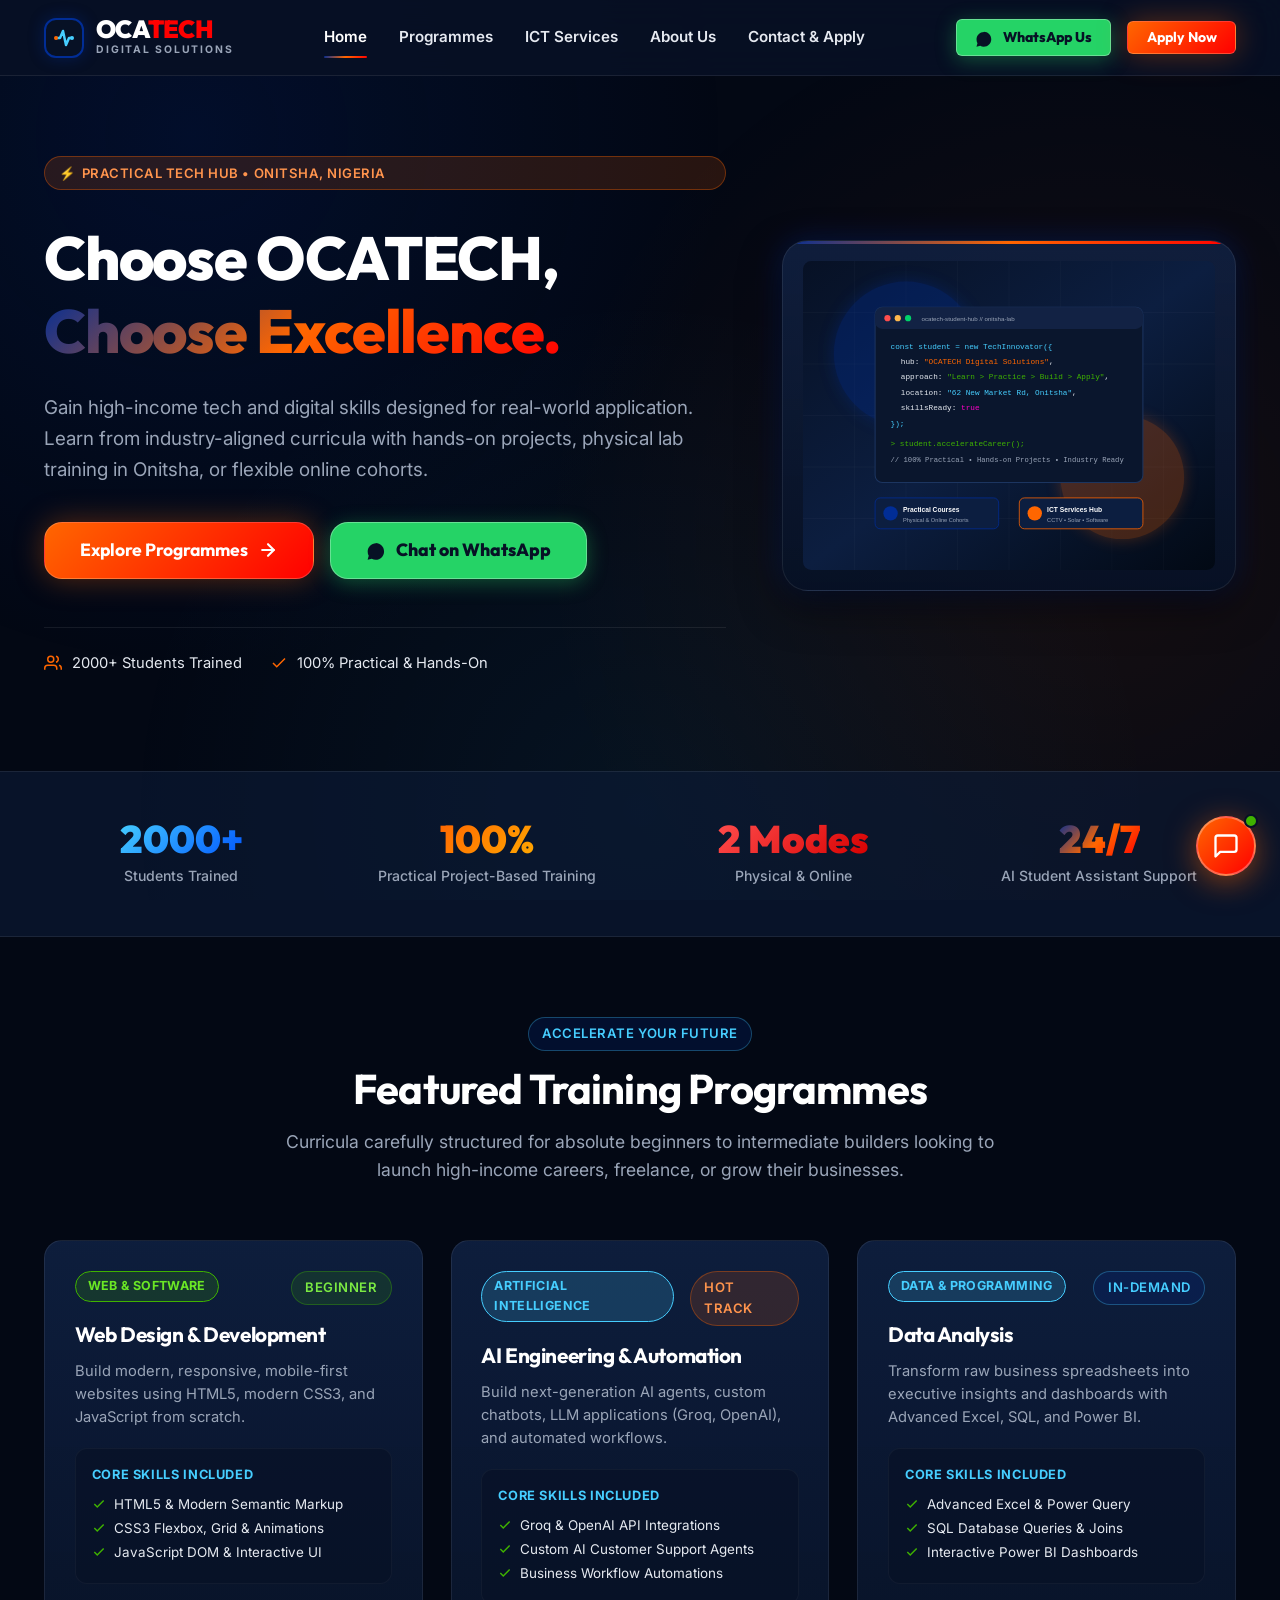
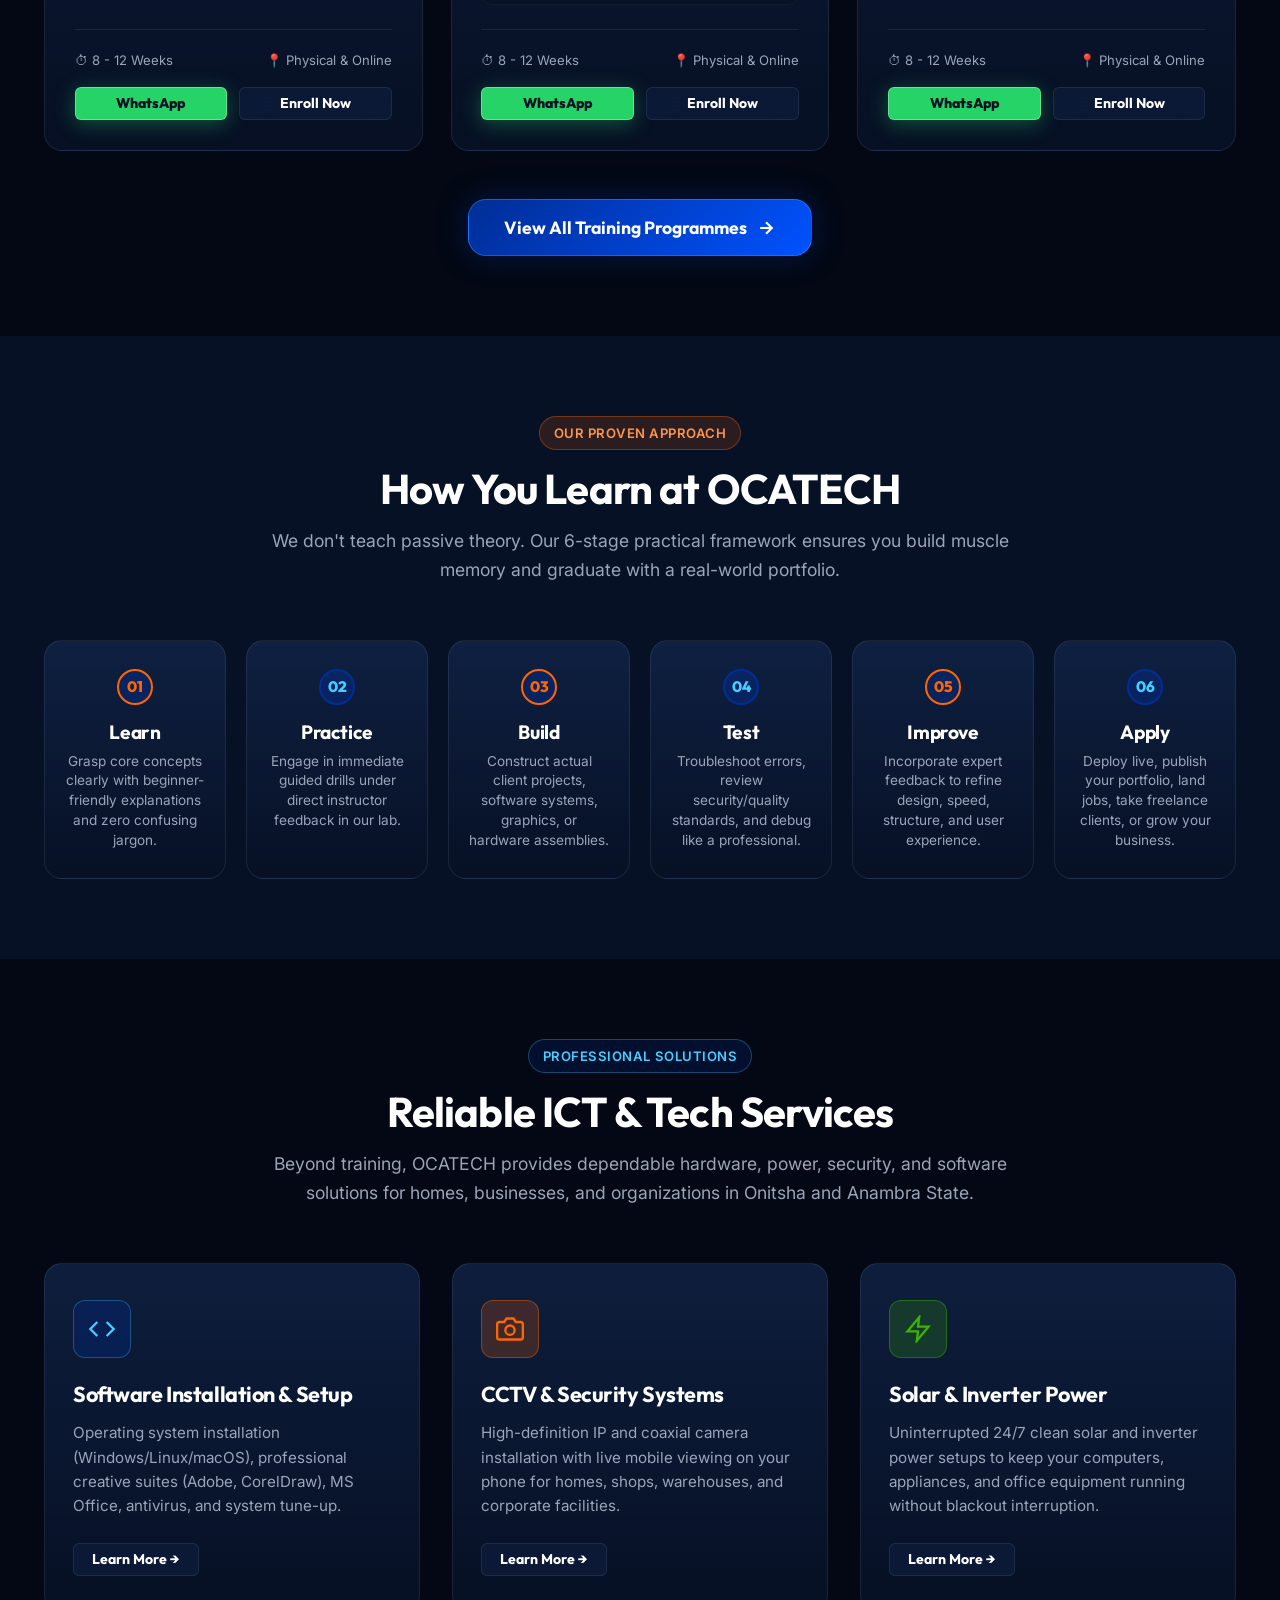
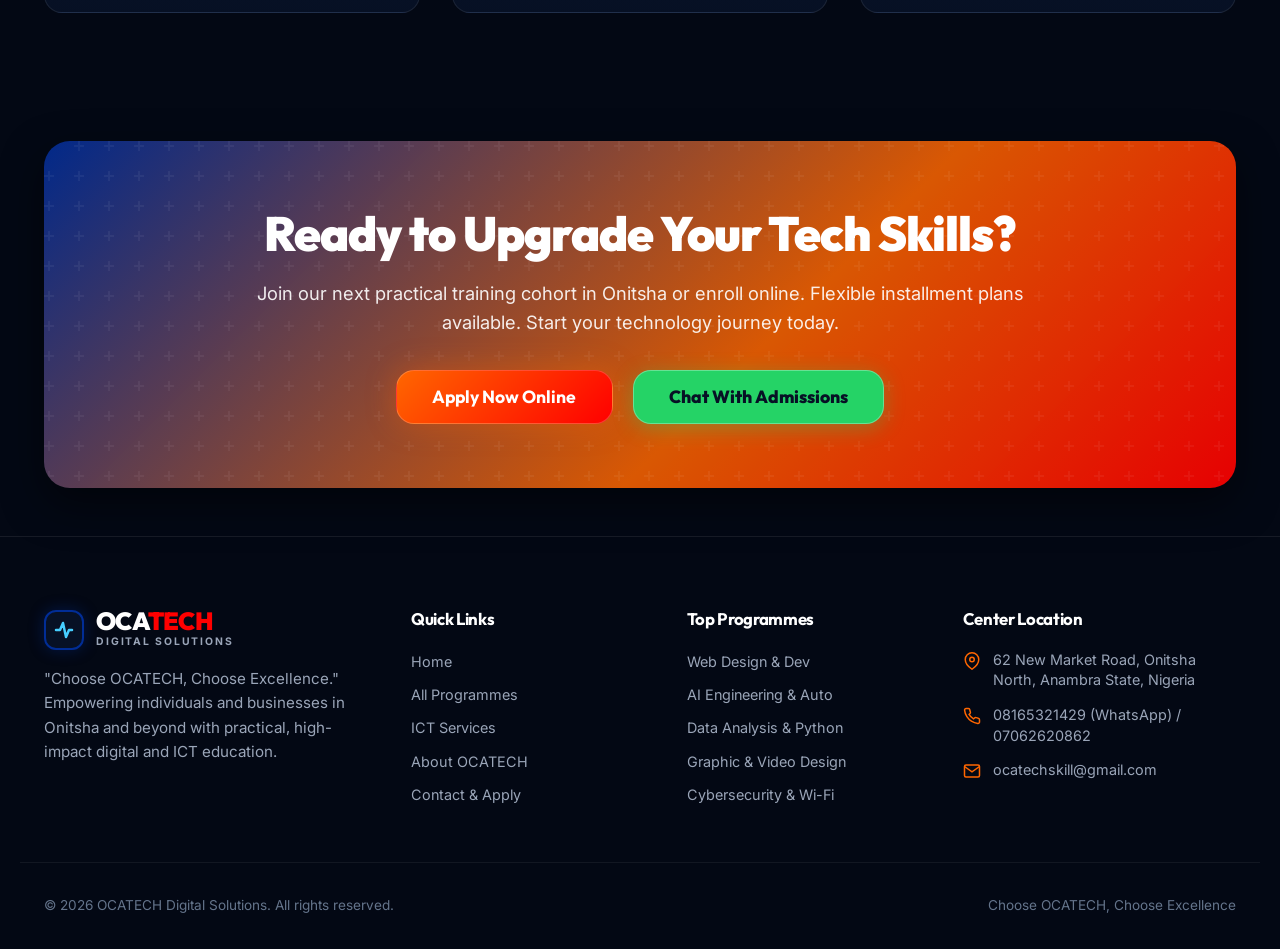
==== commit 2da288c0: "Adjust copy: add 2000+ Students Trained, remove registration & rolling admission references, clean W" ====
--- a/index.html
+++ b/index.html
@@ -82,7 +82,7 @@
     <a href="contact.html" class="mobile-nav-link">Contact &amp; Apply <span>→</span></a>
     <div style="margin-top: auto; display: flex; flex-direction: column; gap: 1rem;">
       <a href="https://wa.me/2348165321429?text=Hello%20OCATECH,%20I%20want%20to%20inquire%20about%20classes" target="_blank" rel="noopener noreferrer" class="btn btn-whatsapp" style="width: 100%;">
-        Chat on WhatsApp (08165321429)
+        Chat on WhatsApp
       </a>
       <a href="contact.html" class="btn btn-primary" style="width: 100%;">Apply for Training</a>
     </div>
@@ -107,7 +107,7 @@
           </p>
           <div class="hero-actions">
             <a href="programmes.html" class="btn btn-primary btn-lg" id="heroExploreBtn">
-              Explore 15 Programmes
+              Explore Programmes
               <svg width="20" height="20" viewBox="0 0 24 24" fill="none" stroke="currentColor" stroke-width="2.5" stroke-linecap="round" stroke-linejoin="round"><line x1="5" y1="12" x2="19" y2="12"></line><polyline points="12 5 19 12 12 19"></polyline></svg>
             </a>
             <a href="https://wa.me/2348165321429?text=Hello%20OCATECH,%20I%20would%20like%20to%20ask%20about%20your%20training%20and%20enrollment%20options." target="_blank" rel="noopener noreferrer" class="btn btn-whatsapp btn-lg" id="heroWhatsAppBtn">
@@ -117,16 +117,12 @@
           </div>
           <div class="hero-meta">
             <div class="hero-meta-item">
-              <svg viewBox="0 0 24 24" fill="none" stroke="currentColor" stroke-width="2"><path d="M21 10c0 7-9 13-9 13s-9-6-9-13a9 9 0 0 1 18 0z"></path><circle cx="12" cy="10" r="3"></circle></svg>
-              <span>62 New Market Rd, Onitsha</span>
+              <svg viewBox="0 0 24 24" fill="none" stroke="currentColor" stroke-width="2"><path d="M17 21v-2a4 4 0 0 0-4-4H5a4 4 0 0 0-4 4v2"></path><circle cx="9" cy="7" r="4"></circle><path d="M23 21v-2a4 4 0 0 0-3-3.87"></path><path d="M16 3.13a4 4 0 0 1 0 7.75"></path></svg>
+              <span>2000+ Students Trained</span>
             </div>
             <div class="hero-meta-item">
-              <svg viewBox="0 0 24 24" fill="none" stroke="currentColor" stroke-width="2"><circle cx="12" cy="12" r="10"></circle><polyline points="12 6 12 12 16 14"></polyline></svg>
-              <span>Rolling Admission • Start Anytime</span>
-            </div>
-            <div class="hero-meta-item">
-              <svg viewBox="0 0 24 24" fill="none" stroke="currentColor" stroke-width="2"><path d="M22 11.08V12a10 10 0 1 1-5.93-9.14"></path><polyline points="22 4 12 14.01 9 11.01"></polyline></svg>
-              <span>BN 9677251 Registered</span>
+              <svg viewBox="0 0 24 24" fill="none" stroke="currentColor" stroke-width="2"><polyline points="20 6 9 17 4 12"></polyline></svg>
+              <span>100% Practical &amp; Hands-On</span>
             </div>
           </div>
         </div>
@@ -146,8 +142,8 @@
     <section class="stats-strip" aria-label="Key Highlights">
       <div class="container stats-grid">
         <div class="stat-card">
-          <div class="stat-number text-gradient-blue">15+</div>
-          <div class="stat-label">In-Demand Tech Programmes</div>
+          <div class="stat-number text-gradient-blue">2000+</div>
+          <div class="stat-label">Students Trained</div>
         </div>
         <div class="stat-card">
           <div class="stat-number text-gradient-orange">100%</div>
@@ -155,7 +151,7 @@
         </div>
         <div class="stat-card">
           <div class="stat-number text-gradient-red">2 Modes</div>
-          <div class="stat-label">Physical (Onitsha) &amp; Online</div>
+          <div class="stat-label">Physical &amp; Online</div>
         </div>
         <div class="stat-card">
           <div class="stat-number text-gradient">24/7</div>
@@ -271,7 +267,7 @@
 
         <div style="text-align: center; margin-top: 3rem;">
           <a href="programmes.html" class="btn btn-blue btn-lg">
-            View All 15 Training Programmes
+            View All Training Programmes
             <svg width="20" height="20" viewBox="0 0 24 24" fill="none" stroke="currentColor" stroke-width="2.5"><line x1="5" y1="12" x2="19" y2="12"></line><polyline points="12 5 19 12 12 19"></polyline></svg>
           </a>
         </div>
@@ -399,7 +395,7 @@
             <div class="cta-actions">
               <a href="contact.html" class="btn btn-primary btn-lg" id="ctaApplyBtn">Apply Now Online</a>
               <a href="https://wa.me/2348165321429?text=Hello%20OCATECH,%20I%20want%20to%20register%20for%20training." target="_blank" rel="noopener noreferrer" class="btn btn-whatsapp btn-lg" id="ctaWhatsAppBtn">
-                Chat With Admissions (08165321429)
+                Chat With Admissions
               </a>
             </div>
           </div>
@@ -427,16 +423,13 @@
           "Choose OCATECH, Choose Excellence."<br>
           Empowering individuals and businesses in Onitsha and beyond with practical, high-impact digital and ICT education.
         </p>
-        <div style="font-size: 0.8rem; color: var(--color-text-dim);">
-          Registered Sole Proprietorship • BN 9677251
-        </div>
       </div>
 
       <div>
         <h4 class="footer-heading">Quick Links</h4>
         <div class="footer-links">
           <a href="index.html" class="footer-link">Home</a>
-          <a href="programmes.html" class="footer-link">All 15 Programmes</a>
+          <a href="programmes.html" class="footer-link">All Programmes</a>
           <a href="services.html" class="footer-link">ICT Services</a>
           <a href="about.html" class="footer-link">About OCATECH</a>
           <a href="contact.html" class="footer-link">Contact &amp; Apply</a>
@@ -473,7 +466,7 @@
 
     <div class="container footer-bottom">
       <div>&copy; 2026 OCATECH Digital Solutions. All rights reserved.</div>
-      <div>Designed for Excellence • Hosted on Cloudflare Pages</div>
+      <div>Choose OCATECH, Choose Excellence</div>
     </div>
   </footer>
 
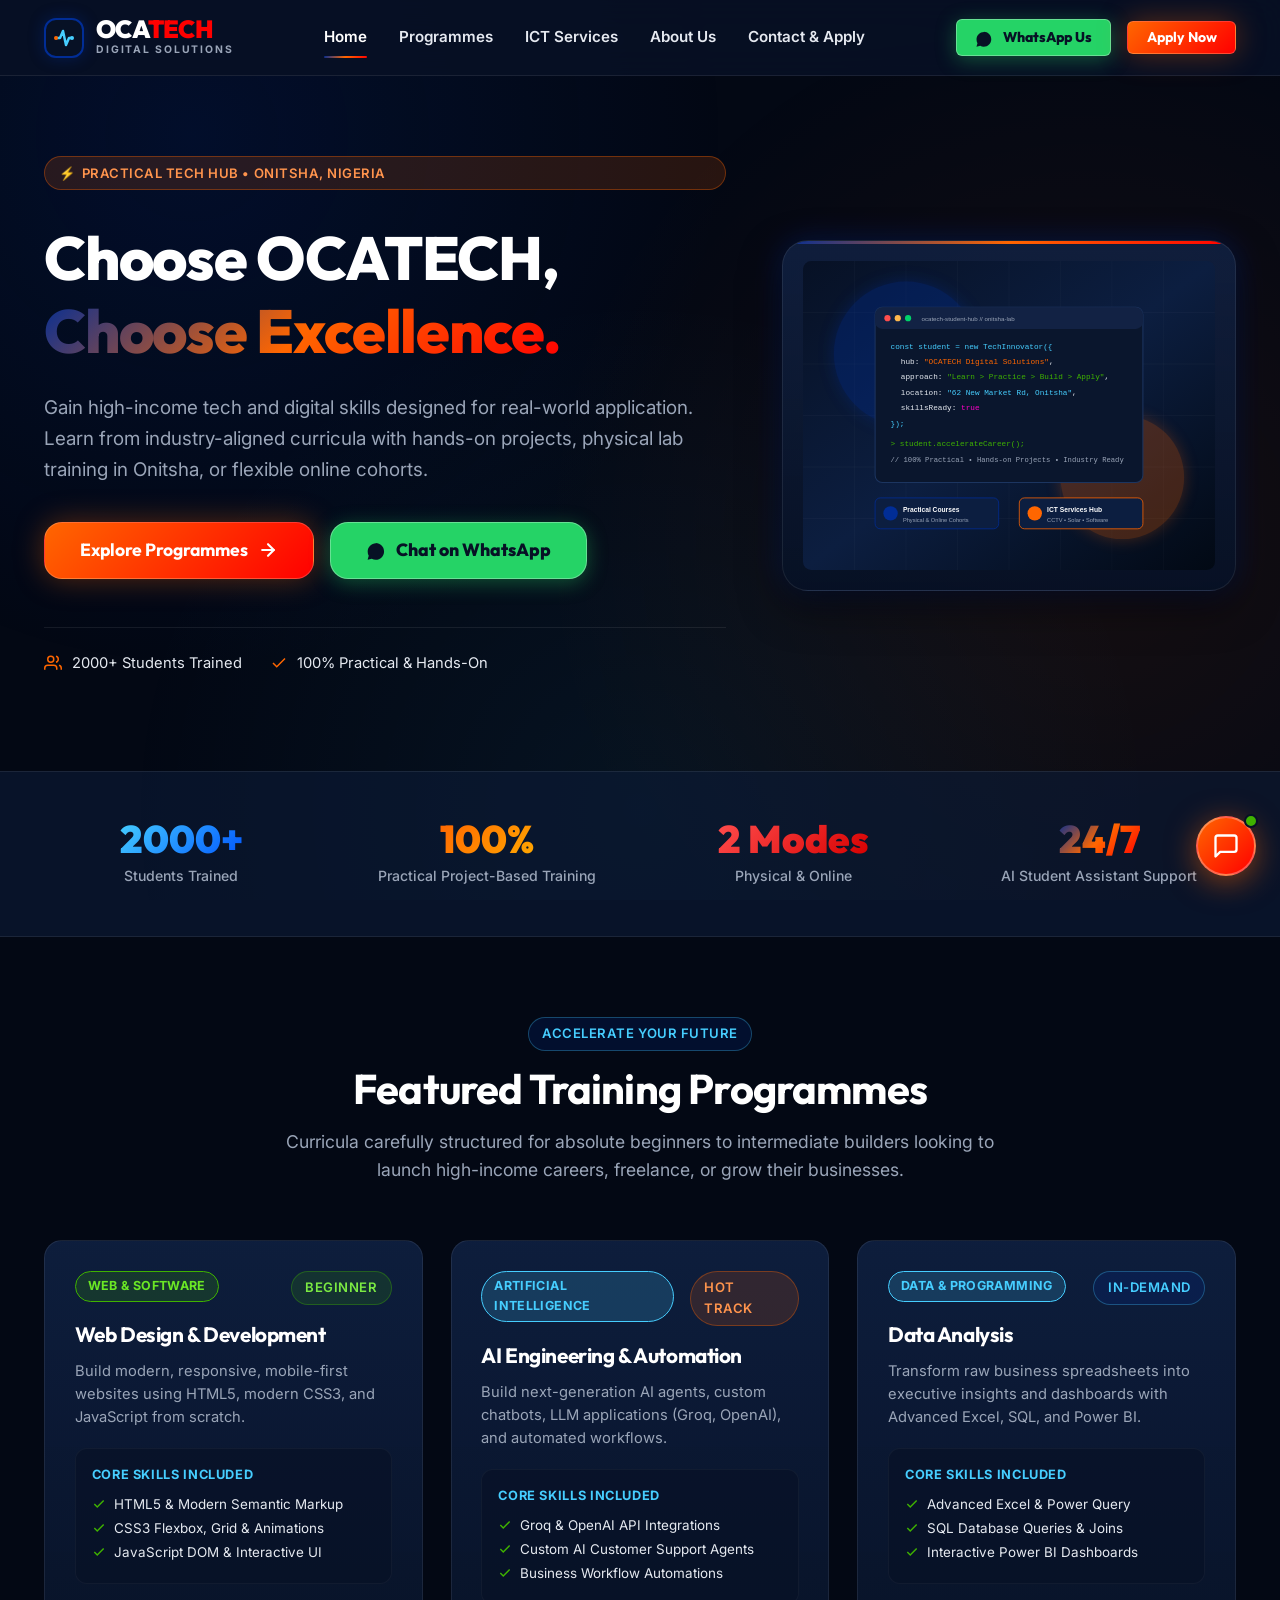
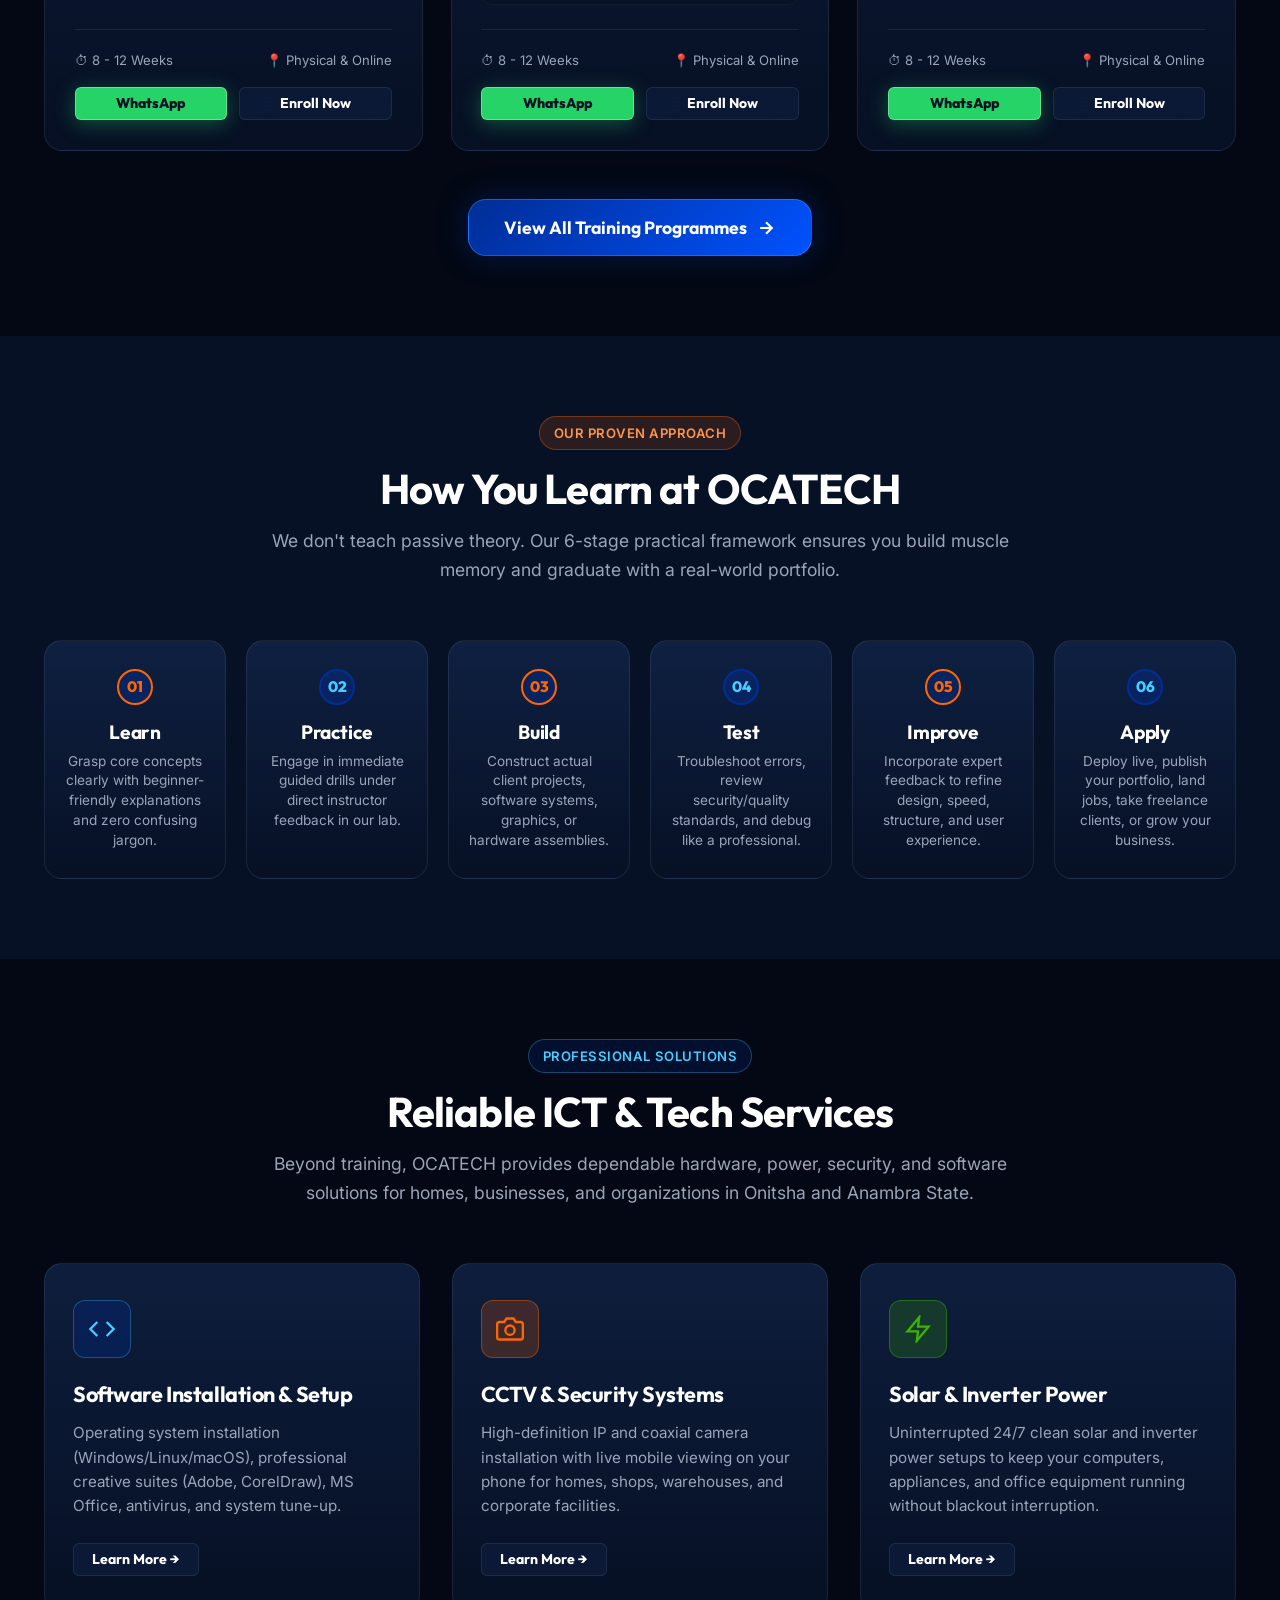
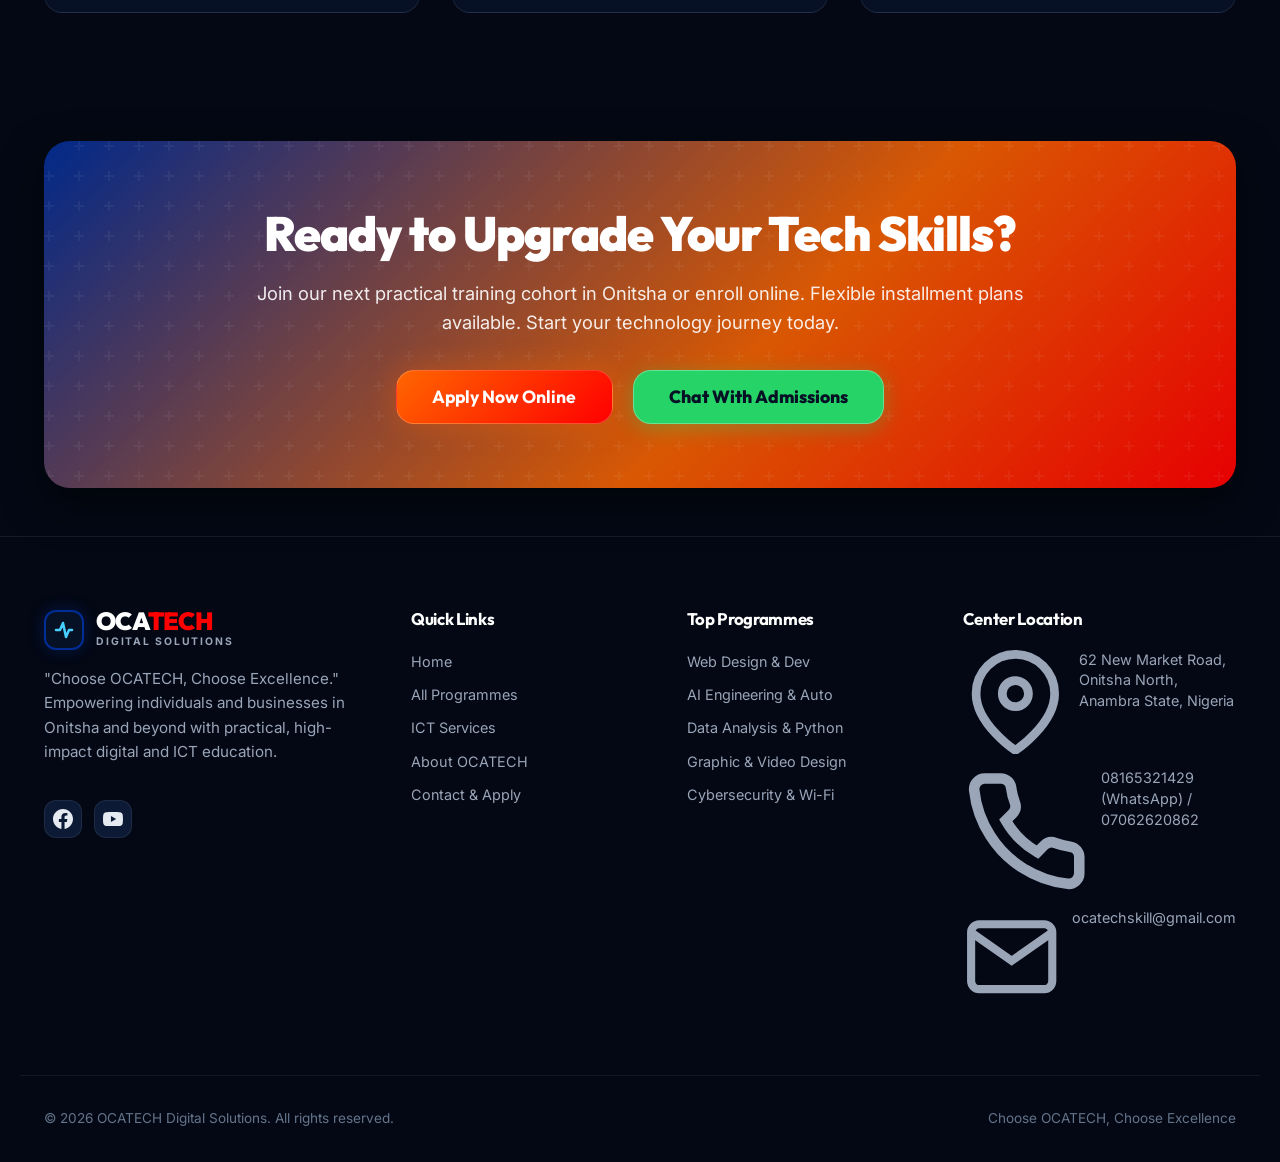
==== commit 2fd201cf: "Add YouTube and Facebook social channels; remove Guiding Principles, Core Values, and Enrollment & P" ====
--- a/index.html
+++ b/index.html
@@ -423,6 +423,14 @@
           "Choose OCATECH, Choose Excellence."<br>
           Empowering individuals and businesses in Onitsha and beyond with practical, high-impact digital and ICT education.
         </p>
+        <div class="footer-social-links">
+          <a href="https://www.facebook.com/ocatechskills/" target="_blank" rel="noopener noreferrer" class="social-link-btn facebook" aria-label="Follow OCATECH on Facebook">
+            <svg width="20" height="20" viewBox="0 0 24 24" fill="currentColor"><path d="M24 12.073c0-6.627-5.373-12-12-12s-12 5.373-12 12c0 5.99 4.388 10.954 10.125 11.854v-8.385H7.078v-3.47h3.047V9.43c0-3.007 1.792-4.669 4.533-4.669 1.312 0 2.686.235 2.686.235v2.953H15.83c-1.491 0-1.956.925-1.956 1.874v2.25h3.328l-.532 3.47h-2.796v8.385C19.612 23.027 24 18.062 24 12.073z"/></svg>
+          </a>
+          <a href="https://www.youtube.com/@ocatechskills" target="_blank" rel="noopener noreferrer" class="social-link-btn youtube" aria-label="Subscribe to OCATECH on YouTube">
+            <svg width="20" height="20" viewBox="0 0 24 24" fill="currentColor"><path d="M23.498 6.186a3.016 3.016 0 0 0-2.122-2.136C19.505 3.545 12 3.545 12 3.545s-7.505 0-9.377.505A3.017 3.017 0 0 0 .502 6.186C0 8.07 0 12 0 12s0 3.93.502 5.814a3.016 3.016 0 0 0 2.122 2.136c1.871.505 9.376.505 9.376.505s7.505 0 9.377-.505a3.015 3.015 0 0 0 2.122-2.136C24 15.93 24 12 24 12s0-3.93-.502-5.814zM9.545 15.568V8.432L15.818 12l-6.273 3.568z"/></svg>
+          </a>
+        </div>
       </div>
 
       <div>
--- a/assets/css/styles.css
+++ b/assets/css/styles.css
@@ -1689,12 +1689,45 @@
   line-height: 1.45;
 }
 
-.footer-contact-item svg {
-  color: var(--color-orange);
-  width: 18px;
-  height: 18px;
-  flex-shrink: 0;
-  margin-top: 2px;
+.footer-social-links {
+  display: flex;
+  align-items: center;
+  gap: 0.75rem;
+  margin-top: 1.25rem;
+}
+
+.social-link-btn {
+  display: inline-flex;
+  align-items: center;
+  justify-content: center;
+  width: 38px;
+  height: 38px;
+  border-radius: var(--radius-md);
+  background: rgba(19, 39, 78, 0.6);
+  border: 1px solid var(--color-border);
+  color: var(--color-light-gray);
+  transition: all var(--transition-fast);
+}
+
+.social-link-btn:hover {
+  transform: translateY(-2px);
+  border-color: var(--tag-cyan);
+  color: var(--color-white);
+  box-shadow: 0 0 15px rgba(70, 206, 255, 0.3);
+}
+
+.social-link-btn.youtube:hover {
+  background: rgba(255, 0, 0, 0.2);
+  border-color: #FF0000;
+  color: #FF4D4D;
+  box-shadow: 0 0 15px rgba(255, 0, 0, 0.4);
+}
+
+.social-link-btn.facebook:hover {
+  background: rgba(24, 119, 242, 0.2);
+  border-color: #1877F2;
+  color: #469FFF;
+  box-shadow: 0 0 15px rgba(24, 119, 242, 0.4);
 }
 
 .footer-bottom {
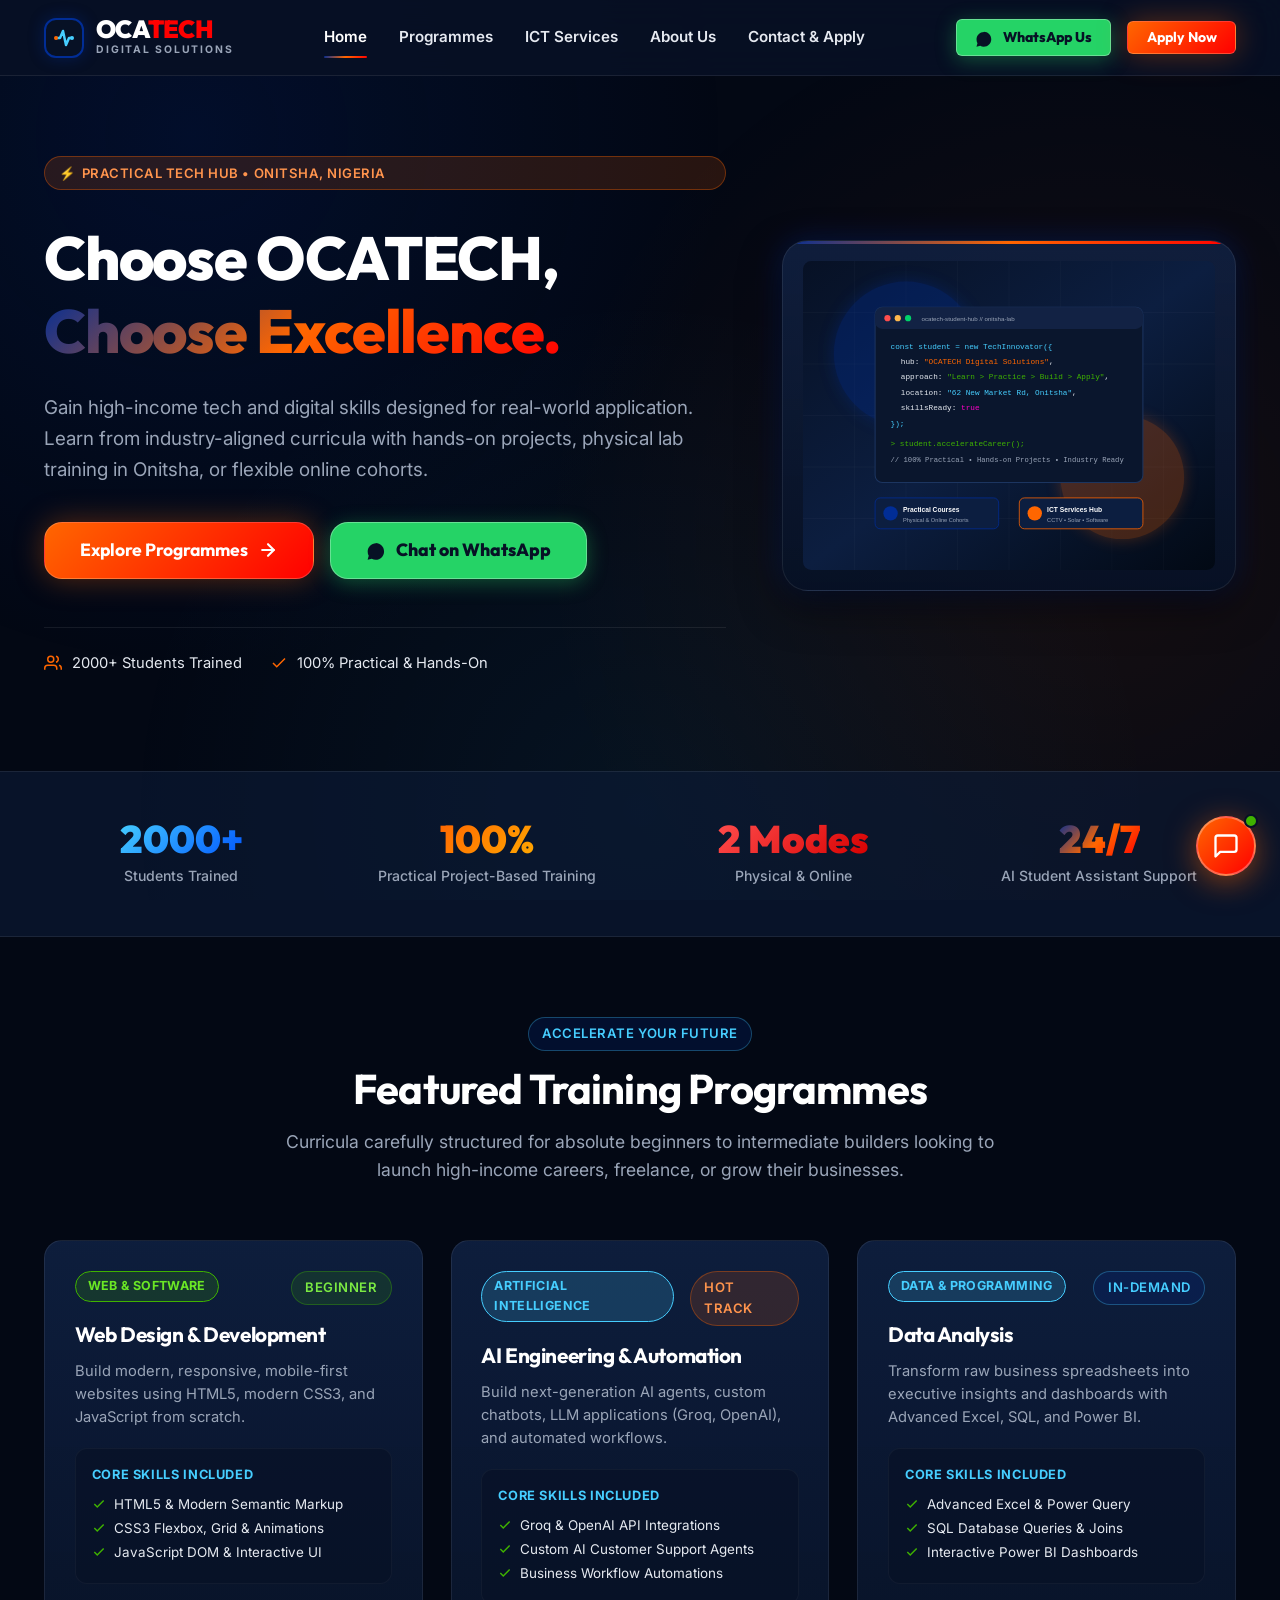
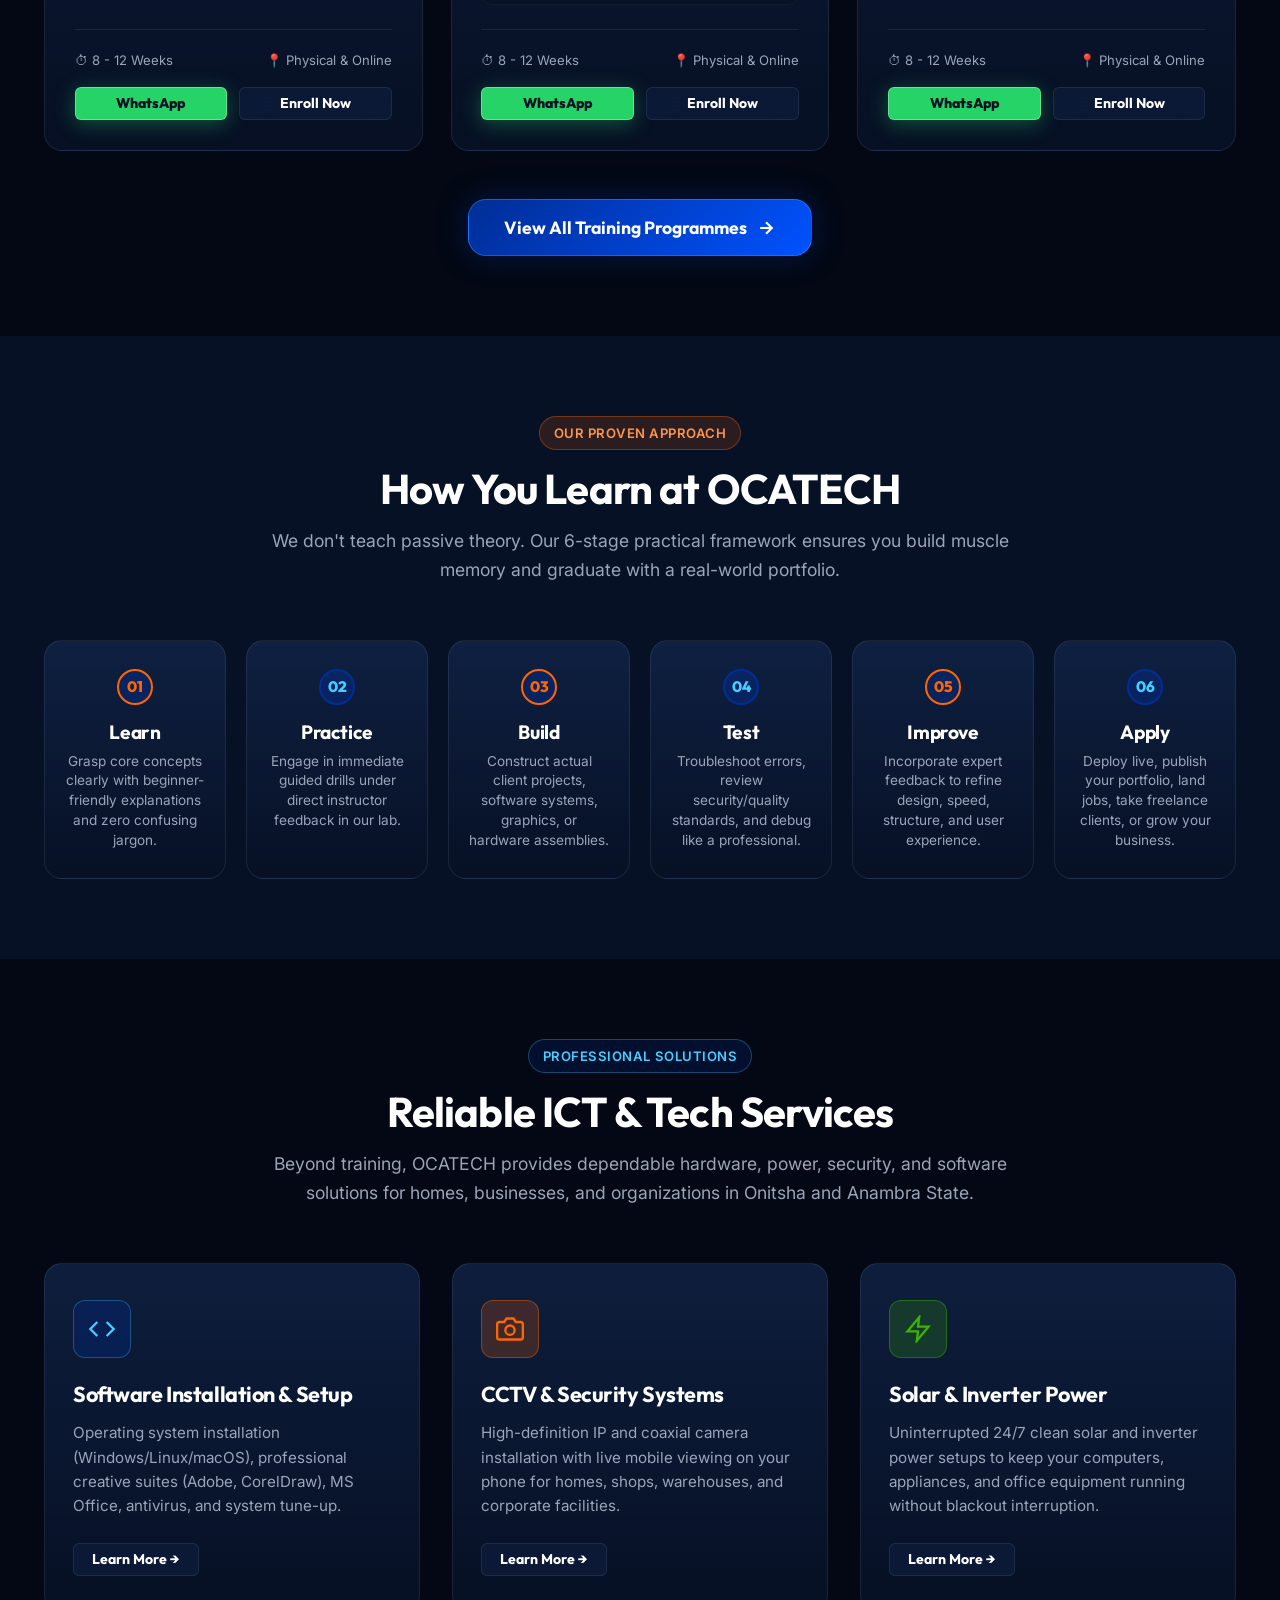
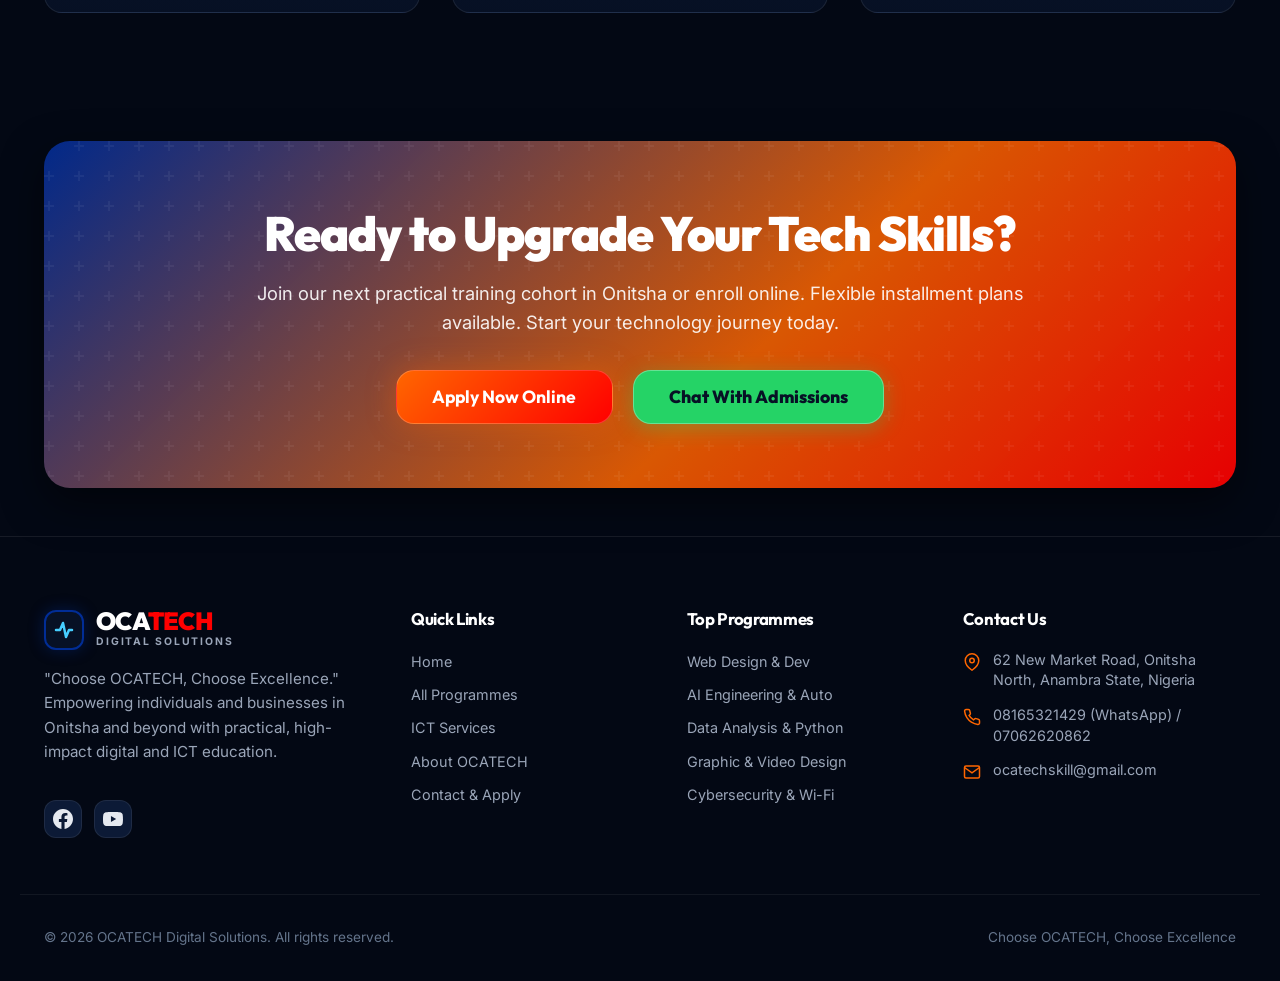
==== commit 0e58dbe6: "Fix footer contact icons sizing and change 'Center Location' heading to 'Contact Us'" ====
--- a/index.html
+++ b/index.html
@@ -456,17 +456,17 @@
       </div>
 
       <div>
-        <h4 class="footer-heading">Center Location</h4>
+        <h4 class="footer-heading">Contact Us</h4>
         <div class="footer-contact-item">
-          <svg viewBox="0 0 24 24" fill="none" stroke="currentColor" stroke-width="2"><path d="M21 10c0 7-9 13-9 13s-9-6-9-13a9 9 0 0 1 18 0z"></path><circle cx="12" cy="10" r="3"></circle></svg>
+          <svg width="18" height="18" viewBox="0 0 24 24" fill="none" stroke="currentColor" stroke-width="2"><path d="M21 10c0 7-9 13-9 13s-9-6-9-13a9 9 0 0 1 18 0z"></path><circle cx="12" cy="10" r="3"></circle></svg>
           <div>62 New Market Road, Onitsha North, Anambra State, Nigeria</div>
         </div>
         <div class="footer-contact-item">
-          <svg viewBox="0 0 24 24" fill="none" stroke="currentColor" stroke-width="2"><path d="M22 16.92v3a2 2 0 0 1-2.18 2 19.79 19.79 0 0 1-8.63-3.07 19.5 19.5 0 0 1-6-6 19.79 19.79 0 0 1-3.07-8.67A2 2 0 0 1 4.11 2h3a2 2 0 0 1 2 1.72 12.84 12.84 0 0 0 .7 2.81 2 2 0 0 1-.45 2.11L8.09 9.91a16 16 0 0 0 6 6l1.27-1.27a2 2 0 0 1 2.11-.45 12.84 12.84 0 0 0 2.81.7A2 2 0 0 1 22 16.92z"></path></svg>
+          <svg width="18" height="18" viewBox="0 0 24 24" fill="none" stroke="currentColor" stroke-width="2"><path d="M22 16.92v3a2 2 0 0 1-2.18 2 19.79 19.79 0 0 1-8.63-3.07 19.5 19.5 0 0 1-6-6 19.79 19.79 0 0 1-3.07-8.67A2 2 0 0 1 4.11 2h3a2 2 0 0 1 2 1.72 12.84 12.84 0 0 0 .7 2.81 2 2 0 0 1-.45 2.11L8.09 9.91a16 16 0 0 0 6 6l1.27-1.27a2 2 0 0 1 2.11-.45 12.84 12.84 0 0 0 2.81.7A2 2 0 0 1 22 16.92z"></path></svg>
           <div>08165321429 (WhatsApp) / 07062620862</div>
         </div>
         <div class="footer-contact-item">
-          <svg viewBox="0 0 24 24" fill="none" stroke="currentColor" stroke-width="2"><path d="M4 4h16c1.1 0 2 .9 2 2v12c0 1.1-.9 2-2 2H4c-1.1 0-2-.9-2-2V6c0-1.1.9-2 2-2z"></path><polyline points="22,6 12,13 2,6"></polyline></svg>
+          <svg width="18" height="18" viewBox="0 0 24 24" fill="none" stroke="currentColor" stroke-width="2"><path d="M4 4h16c1.1 0 2 .9 2 2v12c0 1.1-.9 2-2 2H4c-1.1 0-2-.9-2-2V6c0-1.1.9-2 2-2z"></path><polyline points="22,6 12,13 2,6"></polyline></svg>
           <div>ocatechskill@gmail.com</div>
         </div>
       </div>
--- a/assets/css/styles.css
+++ b/assets/css/styles.css
@@ -1689,6 +1689,18 @@
   line-height: 1.45;
 }
 
+.footer-contact-item svg {
+  color: var(--color-orange);
+  width: 18px;
+  min-width: 18px;
+  max-width: 18px;
+  height: 18px;
+  min-height: 18px;
+  max-height: 18px;
+  flex-shrink: 0;
+  margin-top: 3px;
+}
+
 .footer-social-links {
   display: flex;
   align-items: center;
